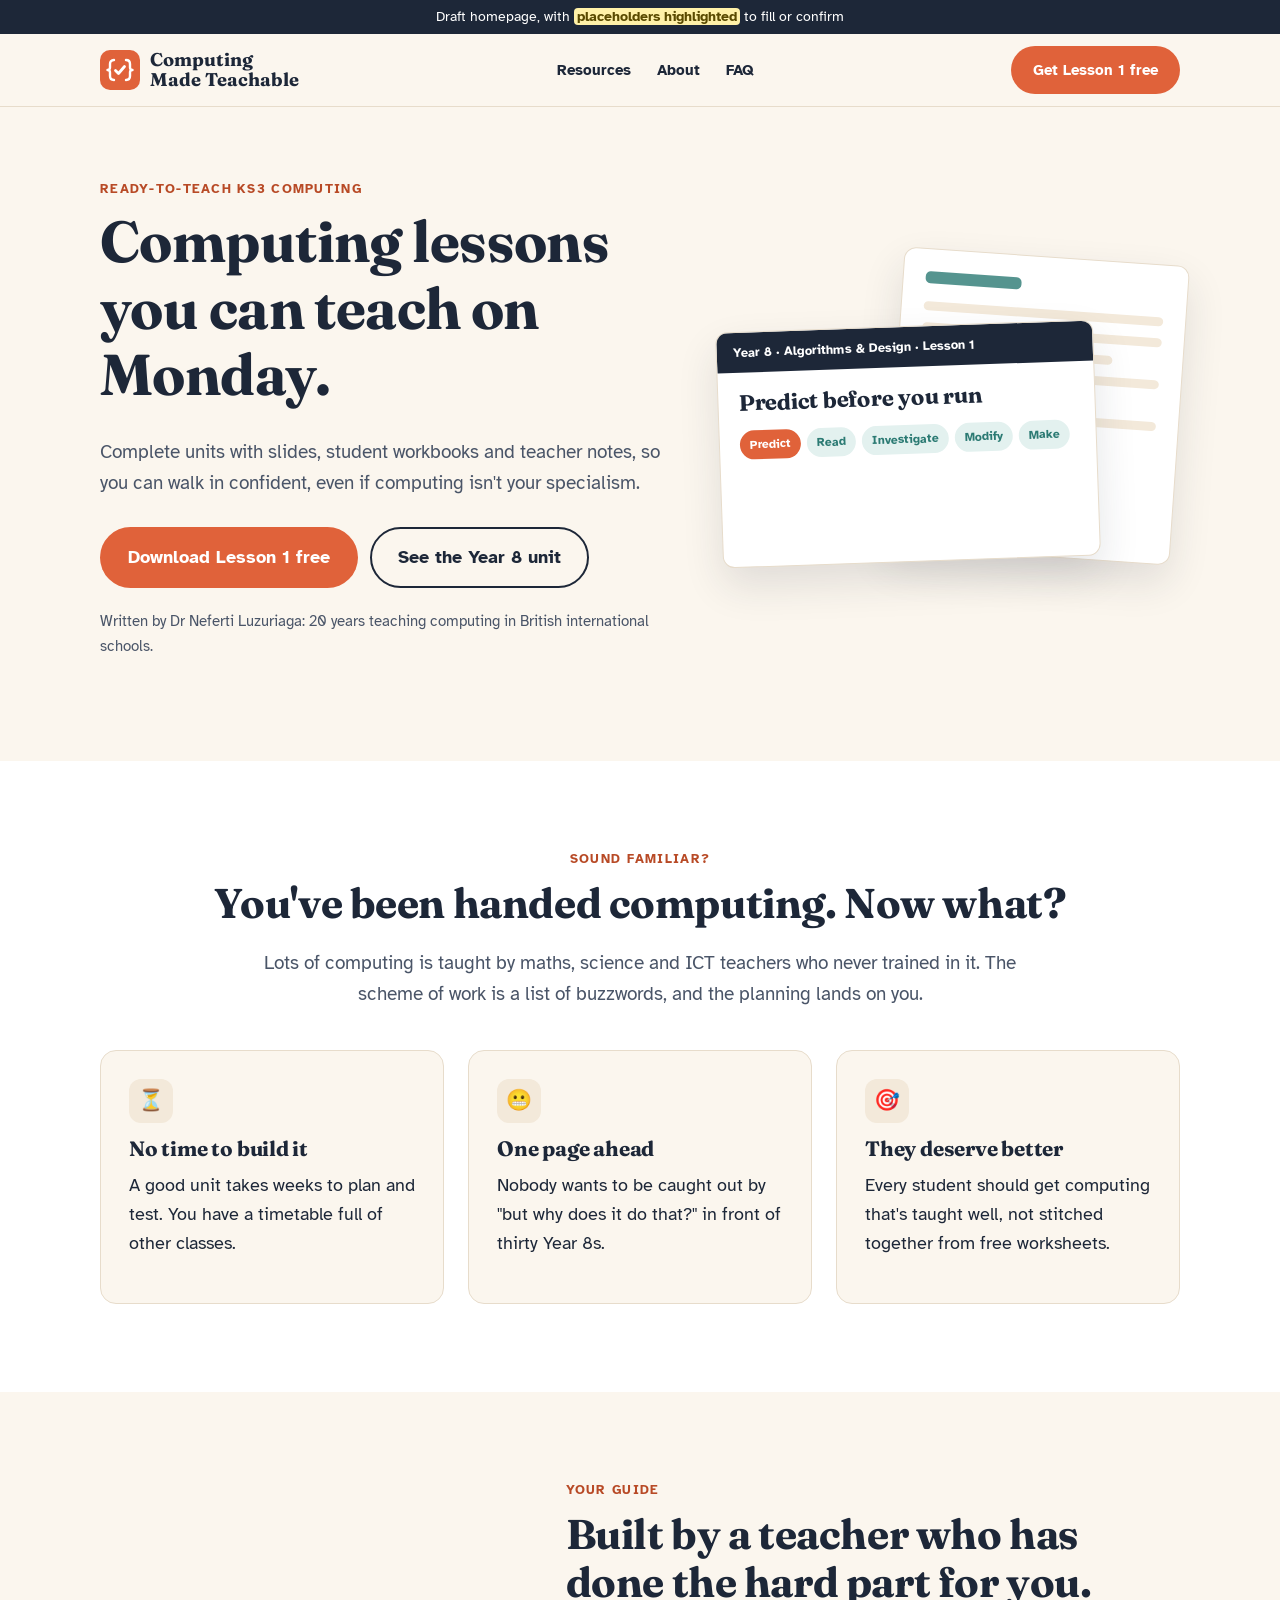
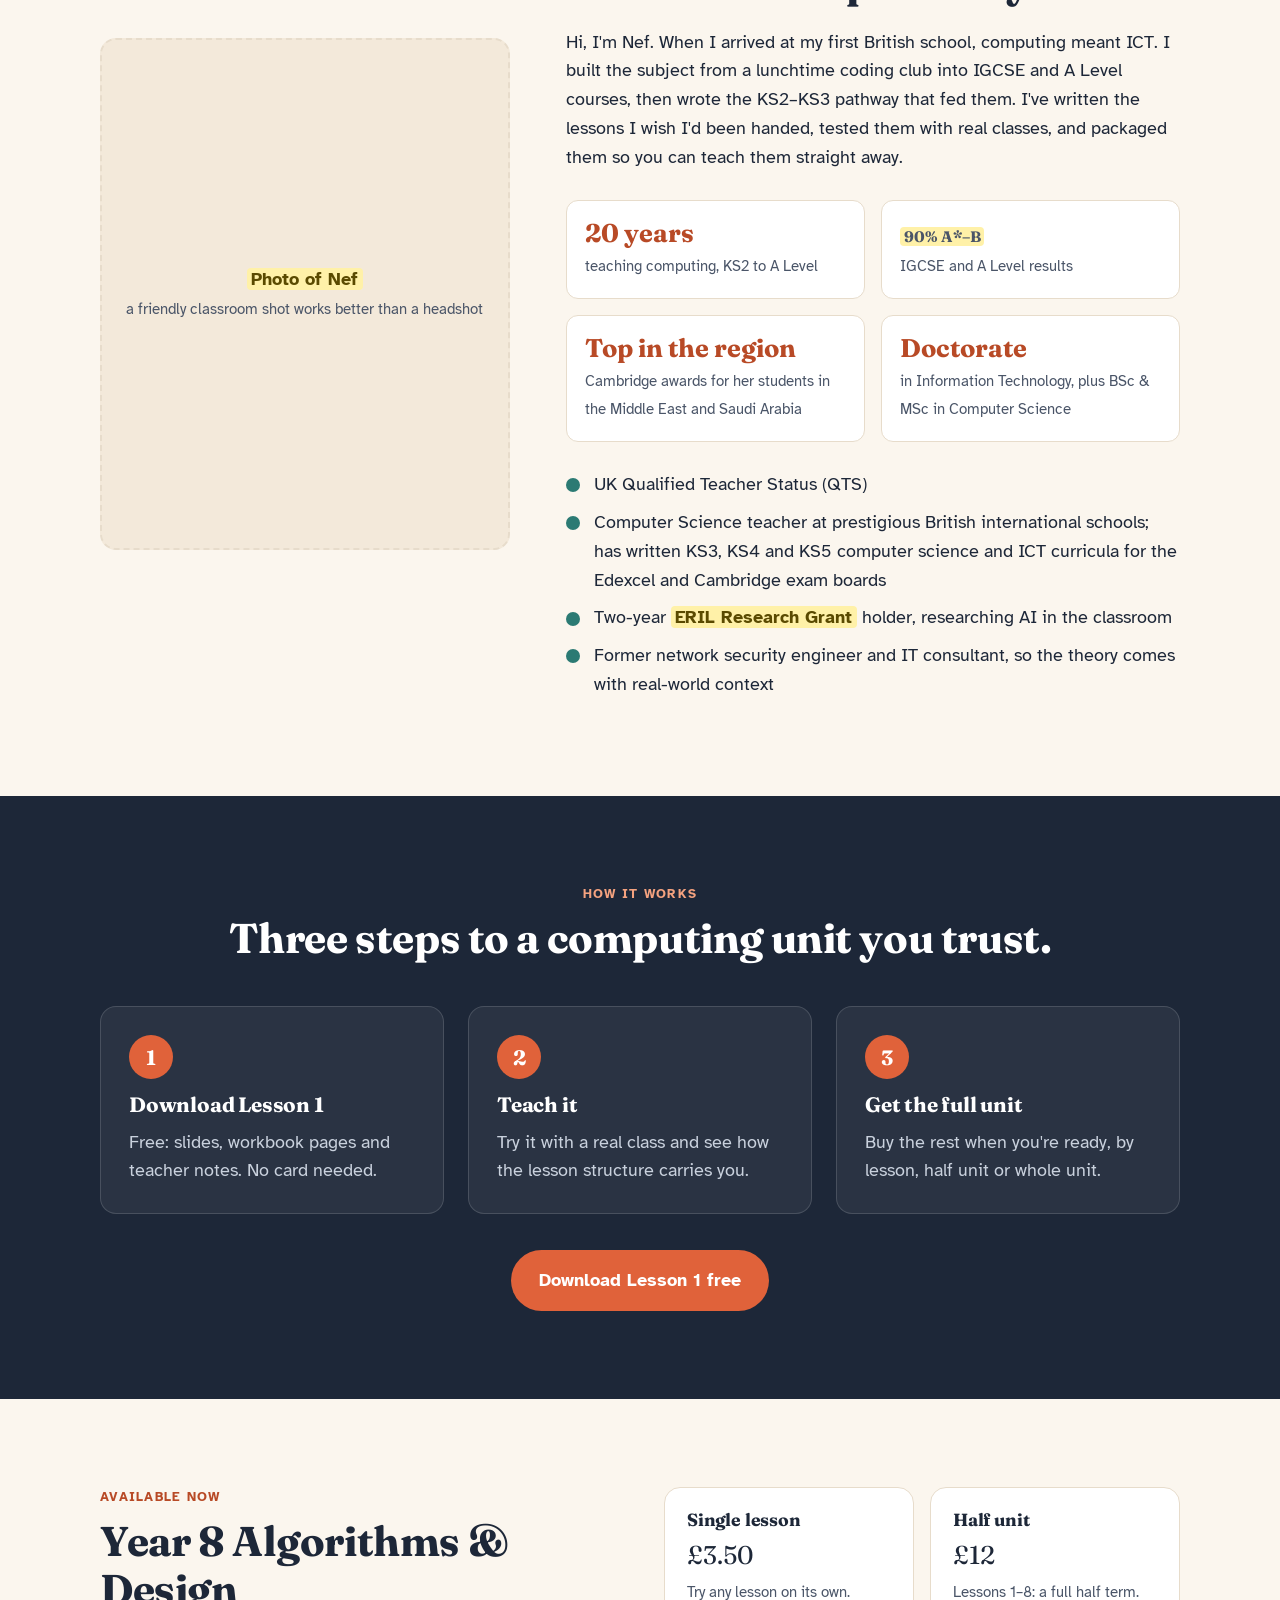
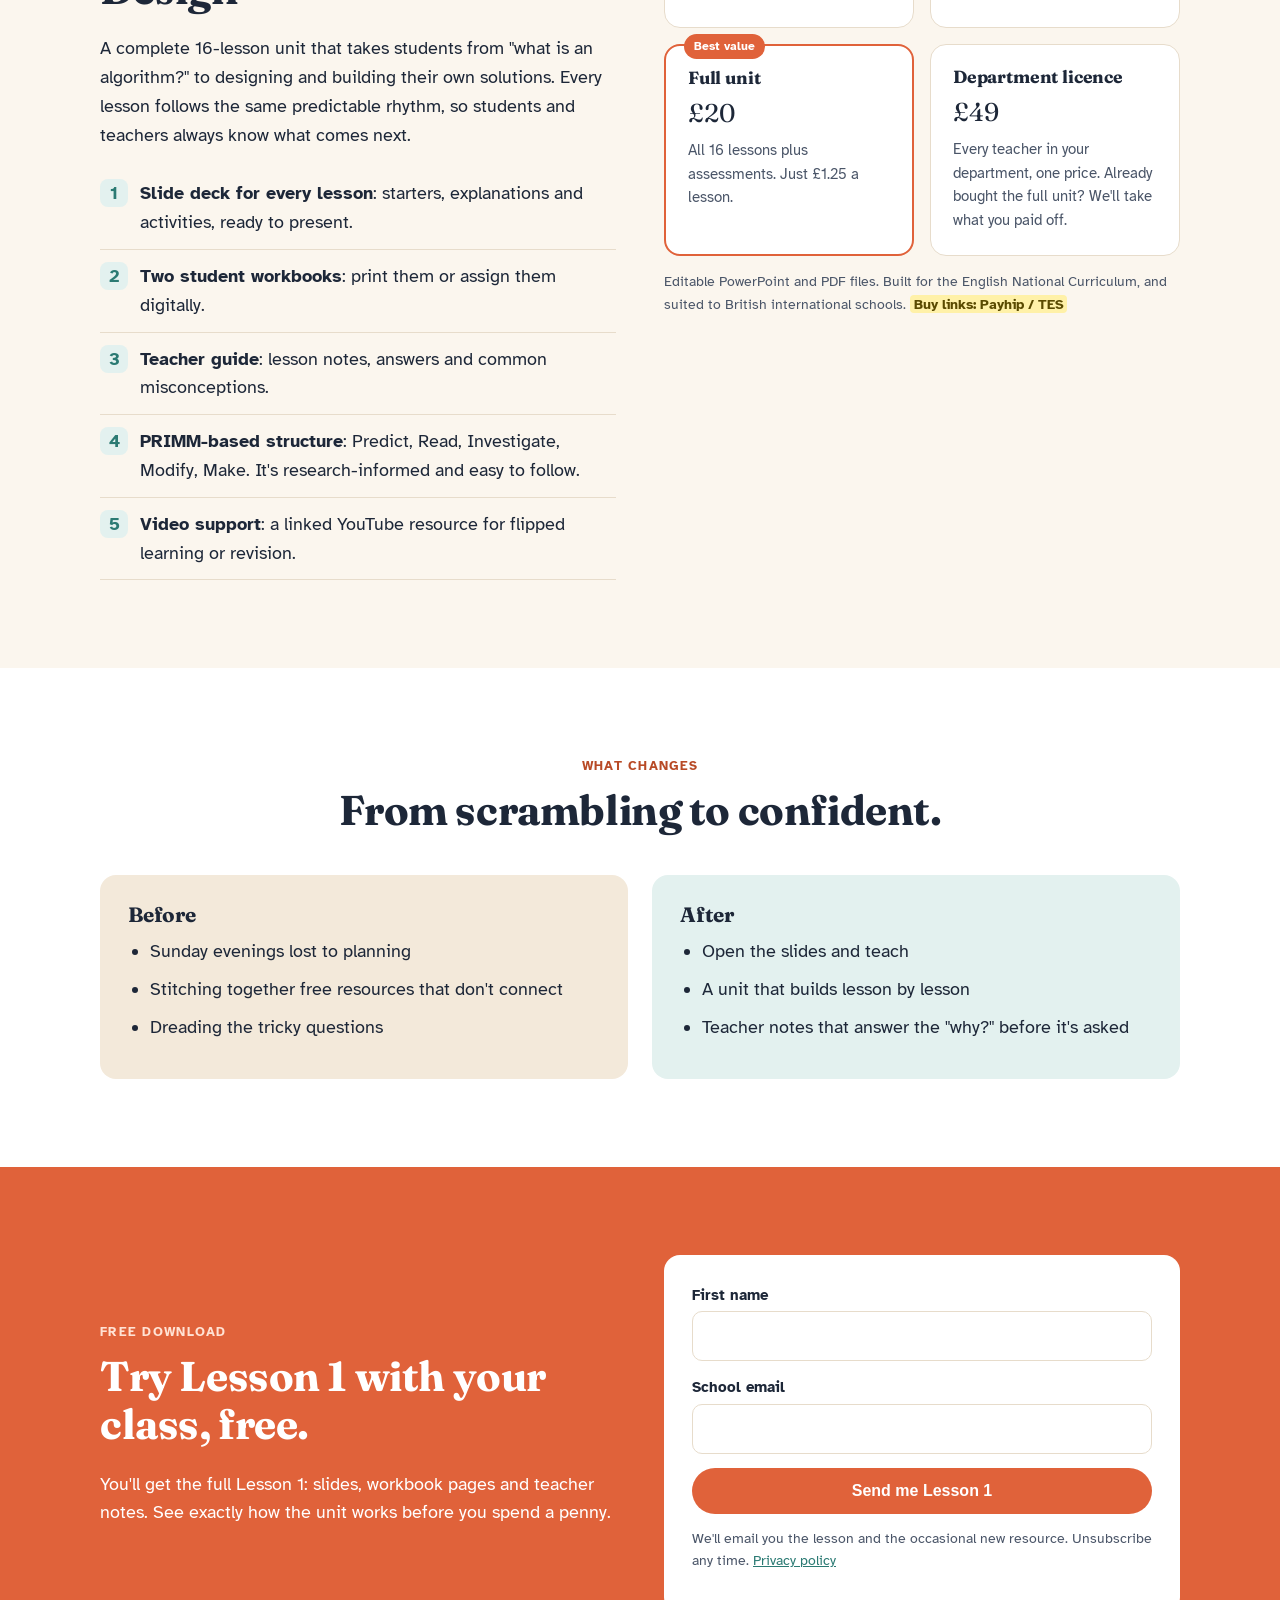
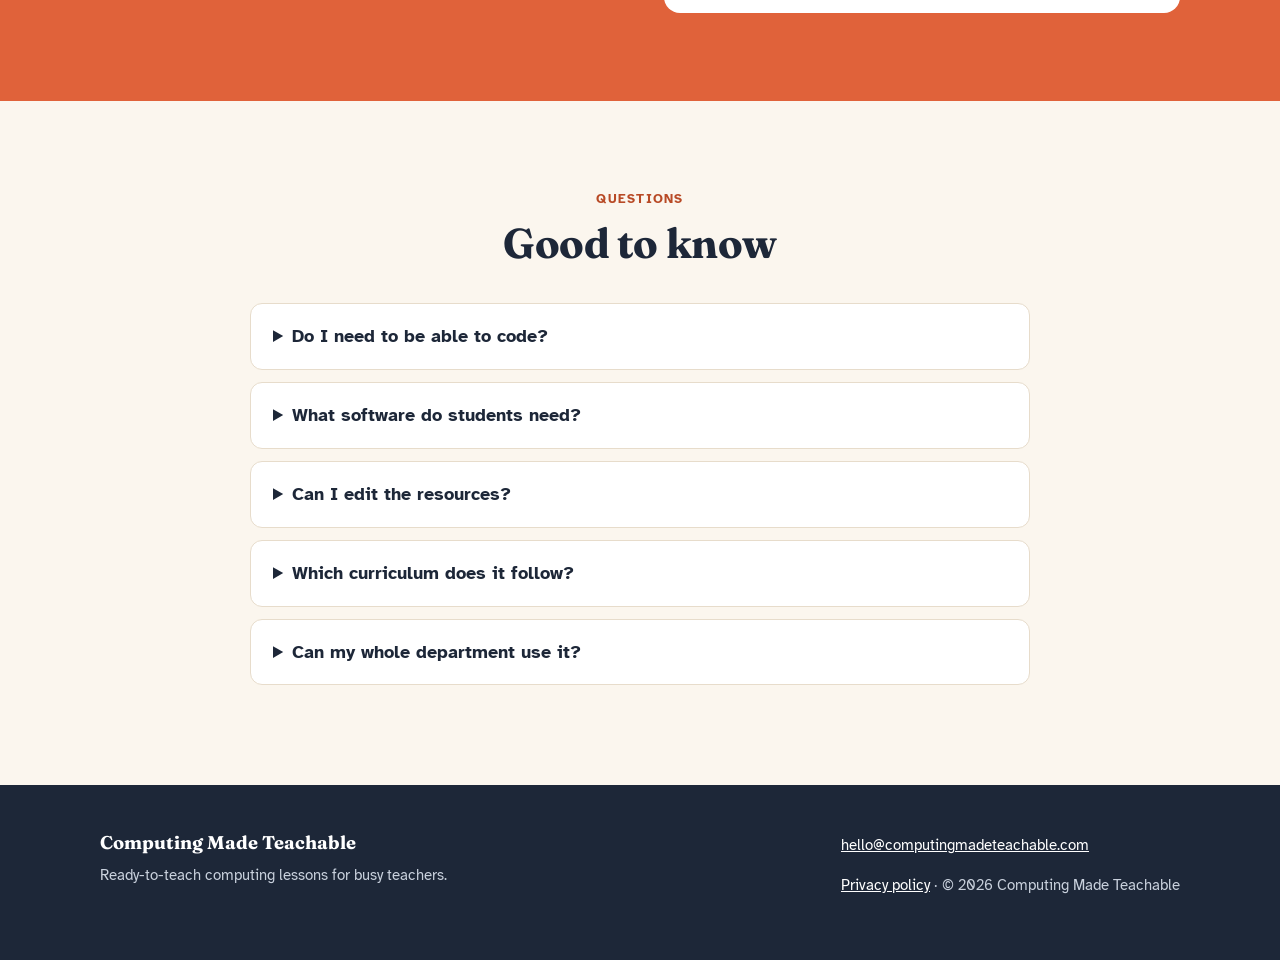
==== index.html @ a695f00f "Add draft homepage, 404 page and draft robots.txt Co-Authored-By: Claude Opus 5.5 <noreply@anthropic" ====
<!doctype html>
<html lang="en-GB">
<head>
<meta charset="utf-8">
<meta name="viewport" content="width=device-width, initial-scale=1">
<title>Computing Made Teachable | Ready-to-teach KS3 computing lessons</title>
<meta name="description" content="Ready-to-teach KS3 computing units for busy and non-specialist teachers: slides, workbooks and teacher notes, written by a computer science teacher with 20 years in British international schools. Download Lesson 1 free.">
<link rel="canonical" href="https://www.computingmadeteachable.com/">
<meta property="og:title" content="Computing Made Teachable">
<meta property="og:description" content="Ready-to-teach KS3 computing lessons. Download Lesson 1 free.">
<meta property="og:url" content="https://www.computingmadeteachable.com/">
<meta property="og:type" content="website">
<link rel="preconnect" href="https://fonts.googleapis.com">
<link rel="preconnect" href="https://fonts.gstatic.com" crossorigin>
<link href="https://fonts.googleapis.com/css2?family=Atkinson+Hyperlegible:wght@400;700&family=Fraunces:opsz,wght@9..144,600;9..144,700&display=swap" rel="stylesheet">
<style>
  :root{
    --cream:#FBF6EE; --paper:#FFFFFF; --sand:#F3E9DA; --line:#E7DCCB;
    --ink:#1D2738; --ink-soft:#4A5568;
    --coral:#E0623A; --coral-dark:#B84A26;
    --teal:#2B7A73; --teal-soft:#E3F1EF;
    --radius:16px; --max:1120px;
  }
  *{box-sizing:border-box}
  html{scroll-behavior:smooth}
  body{margin:0;background:var(--cream);color:var(--ink);font-family:"Atkinson Hyperlegible",system-ui,sans-serif;font-size:18px;line-height:1.6}
  img,svg{max-width:100%}
  a{color:var(--teal)}
  h1,h2,h3{font-family:"Fraunces",Georgia,serif;line-height:1.15;margin:0 0 .5em;letter-spacing:-.01em}
  h1{font-size:clamp(2.2rem,5vw,3.6rem)}
  h2{font-size:clamp(1.8rem,3.4vw,2.6rem)}
  h3{font-size:1.3rem}
  p{margin:0 0 1em}
  .wrap{max-width:var(--max);margin:0 auto;padding:0 20px}
  section{padding:88px 0}
  .eyebrow{font-weight:700;color:var(--coral-dark);text-transform:uppercase;letter-spacing:.1em;font-size:.8rem;margin-bottom:.8em}
  .lede{font-size:1.2rem;color:var(--ink-soft);max-width:40em}
  .center{text-align:center}.center .lede{margin-left:auto;margin-right:auto}

  /* draft placeholders */
  .ph{background:#FFF1A8;color:#5a4a00;padding:0 .25em;border-radius:4px;font-weight:700}
  .draft{background:var(--ink);color:#fff;text-align:center;font-size:.85rem;padding:6px 12px}

  /* buttons */
  .btn{display:inline-block;padding:14px 26px;border-radius:999px;font-weight:700;text-decoration:none;border:2px solid transparent;transition:transform .15s,background .15s}
  .btn:hover{transform:translateY(-2px)}
  .btn-primary{background:var(--coral);color:#fff}
  .btn-primary:hover{background:var(--coral-dark)}
  .btn-ghost{border-color:var(--ink);color:var(--ink)}
  .btn-row{display:flex;flex-wrap:wrap;gap:12px;margin-top:1.6em}

  /* header */
  header{position:sticky;top:0;z-index:10;background:rgba(251,246,238,.94);backdrop-filter:blur(8px);border-bottom:1px solid var(--line)}
  .nav{display:flex;align-items:center;justify-content:space-between;gap:16px;height:72px}
  .brand{display:flex;align-items:center;gap:10px;text-decoration:none;color:var(--ink);font-family:"Fraunces",serif;font-weight:700;font-size:1.15rem;line-height:1.1}
  .brand svg{width:40px;height:40px;flex:none}
  .nav ul{display:flex;gap:26px;list-style:none;margin:0;padding:0}
  .nav ul a{color:var(--ink);text-decoration:none;font-weight:700;font-size:.95rem}
  .nav .btn{padding:10px 20px;font-size:.95rem}
  @media (max-width:820px){.nav ul{display:none}}
  @media (max-width:460px){.nav .btn{display:none}}

  /* hero */
  .hero{padding:72px 0 88px}
  .hero-grid{display:grid;grid-template-columns:1.1fr .9fr;gap:56px;align-items:center}
  @media (max-width:900px){.hero-grid{grid-template-columns:1fr}}
  .trust{margin-top:1.4em;font-size:.95rem;color:var(--ink-soft)}
  .mock{position:relative;min-height:340px}
  .sheet{position:absolute;background:var(--paper);border:1px solid var(--line);border-radius:12px;box-shadow:0 18px 40px rgba(29,39,56,.12)}
  .sheet.workbook{width:62%;height:300px;right:0;top:0;transform:rotate(4deg);padding:22px}
  .sheet.workbook i{display:block;height:9px;background:var(--sand);border-radius:5px;margin:12px 0}
  .sheet.workbook b{display:block;width:40%;height:12px;background:var(--teal);border-radius:5px;margin-bottom:18px;opacity:.8}
  .sheet.slide{width:82%;left:0;top:70px;aspect-ratio:16/10;overflow:hidden;transform:rotate(-2deg)}
  .slide-top{background:var(--ink);color:#fff;font-size:.8rem;padding:10px 16px;font-weight:700}
  .slide-body{padding:18px 20px}
  .slide-body h3{font-size:1.4rem;margin-bottom:.6em}
  .chips{display:flex;flex-wrap:wrap;gap:6px}
  .chip{font-size:.75rem;font-weight:700;padding:5px 10px;border-radius:999px;background:var(--teal-soft);color:var(--teal)}
  .chip.on{background:var(--coral);color:#fff}

  /* problem */
  .problem{background:var(--paper)}
  .cards{display:grid;grid-template-columns:repeat(3,1fr);gap:24px;margin-top:40px}
  @media (max-width:860px){.cards{grid-template-columns:1fr}}
  .card{background:var(--cream);border:1px solid var(--line);border-radius:var(--radius);padding:28px}
  .card .icon{width:44px;height:44px;border-radius:12px;background:var(--sand);display:grid;place-items:center;margin-bottom:14px;font-size:1.3rem}

  /* guide */
  .guide-grid{display:grid;grid-template-columns:.8fr 1.2fr;gap:56px;align-items:center}
  @media (max-width:860px){.guide-grid{grid-template-columns:1fr}}
  .photo{aspect-ratio:4/5;border-radius:var(--radius);background:var(--sand);display:grid;place-items:center;text-align:center;color:var(--ink-soft);border:2px dashed var(--line);padding:20px}
  .stats{display:grid;grid-template-columns:repeat(2,1fr);gap:16px;margin:28px 0}
  .stat{background:var(--paper);border:1px solid var(--line);border-radius:12px;padding:18px}
  .stat strong{display:block;font-family:"Fraunces",serif;font-size:1.6rem;color:var(--coral-dark);line-height:1.1;margin-bottom:4px}
  .stat span{font-size:.95rem;color:var(--ink-soft)}
  .creds{list-style:none;padding:0;margin:0}
  .creds li{padding-left:28px;position:relative;margin-bottom:.5em}
  .creds li::before{content:"";position:absolute;left:0;top:.45em;width:14px;height:14px;border-radius:50%;background:var(--teal)}

  /* plan */
  .plan{background:var(--ink);color:#fff}
  .plan .eyebrow{color:#F4A27F}
  .plan .lede{color:#C9D1DD}
  .steps{display:grid;grid-template-columns:repeat(3,1fr);gap:24px;margin:44px 0 36px;counter-reset:s}
  @media (max-width:860px){.steps{grid-template-columns:1fr}}
  .step{background:rgba(255,255,255,.06);border:1px solid rgba(255,255,255,.14);border-radius:var(--radius);padding:28px;counter-increment:s}
  .step::before{content:counter(s);display:grid;place-items:center;width:44px;height:44px;border-radius:50%;background:var(--coral);font-family:"Fraunces",serif;font-weight:700;font-size:1.3rem;margin-bottom:14px}
  .step p{color:#C9D1DD;margin:0}

  /* product */
  .product-grid{display:grid;grid-template-columns:1fr 1fr;gap:48px;align-items:start}
  @media (max-width:860px){.product-grid{grid-template-columns:1fr}}
  .inside{list-style:none;padding:0;margin:1em 0 0}
  .inside li{display:flex;gap:12px;align-items:flex-start;padding:12px 0;border-bottom:1px solid var(--line)}
  .inside li span{flex:none;width:28px;height:28px;border-radius:8px;background:var(--teal-soft);color:var(--teal);display:grid;place-items:center;font-weight:700}
  .tiers{display:grid;grid-template-columns:1fr 1fr;gap:16px}
  @media (max-width:520px){.tiers{grid-template-columns:1fr}}
  .tier{background:var(--paper);border:1px solid var(--line);border-radius:var(--radius);padding:22px;position:relative}
  .tier.best{border:2px solid var(--coral)}
  .tier .tag{position:absolute;top:-12px;left:18px;background:var(--coral);color:#fff;font-size:.75rem;font-weight:700;padding:3px 10px;border-radius:999px}
  .tier h3{font-size:1.1rem;margin-bottom:.2em}
  .tier .price{font-family:"Fraunces",serif;font-size:1.6rem;margin:.2em 0}
  .tier p{font-size:.92rem;color:var(--ink-soft);margin:0}
  .note{font-size:.9rem;color:var(--ink-soft);margin-top:14px}

  /* transformation */
  .change{background:var(--paper)}
  .ba{display:grid;grid-template-columns:1fr 1fr;gap:24px;margin-top:40px}
  @media (max-width:720px){.ba{grid-template-columns:1fr}}
  .ba div{border-radius:var(--radius);padding:28px}
  .ba .before{background:var(--sand)}
  .ba .after{background:var(--teal-soft)}
  .ba ul{margin:0;padding-left:1.2em}
  .ba li{margin-bottom:.5em}

  /* lead magnet */
  .magnet{background:var(--coral);color:#fff}
  .magnet-grid{display:grid;grid-template-columns:1fr 1fr;gap:48px;align-items:center}
  @media (max-width:860px){.magnet-grid{grid-template-columns:1fr}}
  .magnet .eyebrow{color:#FFE2D4}
  form{background:var(--paper);color:var(--ink);border-radius:var(--radius);padding:28px;display:grid;gap:14px}
  label{font-weight:700;font-size:.95rem}
  input{width:100%;font:inherit;padding:12px 14px;border:1.5px solid var(--line);border-radius:10px;margin-top:4px}
  input:focus{outline:3px solid var(--teal-soft);border-color:var(--teal)}
  form .btn{border:0;cursor:pointer;font-size:1rem}
  .small{font-size:.85rem;color:var(--ink-soft)}

  /* faq */
  details{background:var(--paper);border:1px solid var(--line);border-radius:12px;padding:18px 22px;margin-bottom:12px}
  summary{font-weight:700;cursor:pointer}
  details p{margin:.8em 0 0;color:var(--ink-soft)}
  .faq{max-width:780px;margin:36px auto 0}

  footer{background:var(--ink);color:#C9D1DD;padding:48px 0;font-size:.95rem}
  .foot{display:flex;flex-wrap:wrap;justify-content:space-between;gap:24px}
  footer a{color:#fff}
  footer .brand{color:#fff}
</style>
</head>
<body>

<div class="draft">Draft homepage, with <span class="ph">placeholders highlighted</span> to fill or confirm</div>

<header>
  <div class="wrap nav">
    <a class="brand" href="/">
      <svg viewBox="0 0 40 40" aria-hidden="true"><rect width="40" height="40" rx="10" fill="#E0623A"/><path d="M14 10c-3 0-4 2-4 4v3.5c0 1.6-1 2.5-2.5 2.5C9 20 10 20.9 10 22.5V26c0 2 1 4 4 4M26 10c3 0 4 2 4 4v3.5c0 1.6 1 2.5 2.5 2.5-1.5 0-2.5.9-2.5 2.5V26c0 2-1 4-4 4" fill="none" stroke="#fff" stroke-width="2.4" stroke-linecap="round" stroke-linejoin="round"/><path d="M15.5 20.5l3 3 6-7" fill="none" stroke="#fff" stroke-width="2.8" stroke-linecap="round" stroke-linejoin="round"/></svg>
      Computing<br>Made Teachable
    </a>
    <ul>
      <li><a href="#unit">Resources</a></li>
      <li><a href="#about">About</a></li>
      <li><a href="#faq">FAQ</a></li>
    </ul>
    <a class="btn btn-primary" href="#free-lesson">Get Lesson 1 free</a>
  </div>
</header>

<main>
  <!-- HERO: what you offer, how it makes life better, what to do next -->
  <section class="hero">
    <div class="wrap hero-grid">
      <div>
        <p class="eyebrow">Ready-to-teach KS3 computing</p>
        <h1>Computing lessons you can teach on Monday.</h1>
        <p class="lede">Complete units with slides, student workbooks and teacher notes, so you can walk in confident, even if computing isn't your specialism.</p>
        <div class="btn-row">
          <a class="btn btn-primary" href="#free-lesson">Download Lesson 1 free</a>
          <a class="btn btn-ghost" href="#unit">See the Year 8 unit</a>
        </div>
        <p class="trust">Written by Dr Neferti Luzuriaga: 20 years teaching computing in British international schools.</p>
      </div>
      <div class="mock" aria-hidden="true">
        <div class="sheet workbook"><b></b><i></i><i></i><i style="width:80%"></i><i></i><i style="width:60%"></i><i></i><i style="width:70%"></i></div>
        <div class="sheet slide">
          <div class="slide-top">Year 8 · Algorithms &amp; Design · Lesson 1</div>
          <div class="slide-body">
            <h3>Predict before you run</h3>
            <div class="chips"><span class="chip on">Predict</span><span class="chip">Read</span><span class="chip">Investigate</span><span class="chip">Modify</span><span class="chip">Make</span></div>
          </div>
        </div>
      </div>
    </div>
  </section>

  <!-- PROBLEM: external, internal, philosophical -->
  <section class="problem">
    <div class="wrap center">
      <p class="eyebrow">Sound familiar?</p>
      <h2>You've been handed computing. Now what?</h2>
      <p class="lede">Lots of computing is taught by maths, science and ICT teachers who never trained in it. The scheme of work is a list of buzzwords, and the planning lands on you.</p>
      <div class="cards" style="text-align:left">
        <div class="card"><div class="icon">⏳</div><h3>No time to build it</h3><p>A good unit takes weeks to plan and test. You have a timetable full of other classes.</p></div>
        <div class="card"><div class="icon">😬</div><h3>One page ahead</h3><p>Nobody wants to be caught out by "but why does it do that?" in front of thirty Year 8s.</p></div>
        <div class="card"><div class="icon">🎯</div><h3>They deserve better</h3><p>Every student should get computing that's taught well, not stitched together from free worksheets.</p></div>
      </div>
    </div>
  </section>

  <!-- GUIDE: empathy + authority -->
  <section id="about">
    <div class="wrap guide-grid">
      <div class="photo"><span><span class="ph">Photo of Nef</span><br><small>a friendly classroom shot works better than a headshot</small></span></div>
      <div>
        <p class="eyebrow">Your guide</p>
        <h2>Built by a teacher who has done the hard part for you.</h2>
        <p>Hi, I'm Nef. When I arrived at my first British school, computing meant ICT. I built the subject from a lunchtime coding club into IGCSE and A Level courses, then wrote the KS2–KS3 pathway that fed them. I've written the lessons I wish I'd been handed, tested them with real classes, and packaged them so you can teach them straight away.</p>
        <div class="stats">
          <div class="stat"><strong>20 years</strong><span>teaching computing, KS2 to A Level</span></div>
          <div class="stat"><strong><span class="ph">90% A*–B</span></strong><span>IGCSE and A Level results</span></div>
          <div class="stat"><strong>Top in the region</strong><span>Cambridge awards for her students in the Middle East and Saudi Arabia</span></div>
          <div class="stat"><strong>Doctorate</strong><span>in Information Technology, plus BSc &amp; MSc in Computer Science</span></div>
        </div>
        <ul class="creds">
          <li>UK Qualified Teacher Status (QTS)</li>
          <li>Computer Science teacher at prestigious British international schools; has written KS3, KS4 and KS5 computer science and ICT curricula for the Edexcel and Cambridge exam boards</li>
          <li>Two-year <span class="ph">ERIL Research Grant</span> holder, researching AI in the classroom</li>
          <li>Former network security engineer and IT consultant, so the theory comes with real-world context</li>
        </ul>
      </div>
    </div>
  </section>

  <!-- PLAN -->
  <section class="plan">
    <div class="wrap center">
      <p class="eyebrow">How it works</p>
      <h2>Three steps to a computing unit you trust.</h2>
      <div class="steps" style="text-align:left">
        <div class="step"><h3>Download Lesson 1</h3><p>Free: slides, workbook pages and teacher notes. No card needed.</p></div>
        <div class="step"><h3>Teach it</h3><p>Try it with a real class and see how the lesson structure carries you.</p></div>
        <div class="step"><h3>Get the full unit</h3><p>Buy the rest when you're ready, by lesson, half unit or whole unit.</p></div>
      </div>
      <a class="btn btn-primary" href="#free-lesson">Download Lesson 1 free</a>
    </div>
  </section>

  <!-- PRODUCT -->
  <section id="unit">
    <div class="wrap product-grid">
      <div>
        <p class="eyebrow">Available now</p>
        <h2>Year 8 Algorithms &amp; Design</h2>
        <p>A complete 16-lesson unit that takes students from "what is an algorithm?" to designing and building their own solutions. Every lesson follows the same predictable rhythm, so students and teachers always know what comes next.</p>
        <ul class="inside">
          <li><span>1</span><div><strong>Slide deck for every lesson</strong>: starters, explanations and activities, ready to present.</div></li>
          <li><span>2</span><div><strong>Two student workbooks</strong>: print them or assign them digitally.</div></li>
          <li><span>3</span><div><strong>Teacher guide</strong>: lesson notes, answers and common misconceptions.</div></li>
          <li><span>4</span><div><strong>PRIMM-based structure</strong>: Predict, Read, Investigate, Modify, Make. It's research-informed and easy to follow.</div></li>
          <li><span>5</span><div><strong>Video support</strong>: a linked YouTube resource for flipped learning or revision.</div></li>
        </ul>
      </div>
      <div>
        <div class="tiers">
          <div class="tier"><h3>Single lesson</h3><div class="price">£3.50</div><p>Try any lesson on its own.</p></div>
          <div class="tier"><h3>Half unit</h3><div class="price">£12</div><p>Lessons 1–8: a full half term.</p></div>
          <div class="tier best"><span class="tag">Best value</span><h3>Full unit</h3><div class="price">£20</div><p>All 16 lessons plus assessments. Just £1.25 a lesson.</p></div>
          <div class="tier"><h3>Department licence</h3><div class="price">£49</div><p>Every teacher in your department, one price. Already bought the full unit? We'll take what you paid off.</p></div>
        </div>
        <p class="note">Editable PowerPoint and PDF files. Built for the English National Curriculum, and suited to British international schools. <span class="ph">Buy links: Payhip / TES</span></p>
      </div>
    </div>
  </section>

  <!-- SUCCESS / TRANSFORMATION -->
  <section class="change">
    <div class="wrap center">
      <p class="eyebrow">What changes</p>
      <h2>From scrambling to confident.</h2>
      <div class="ba" style="text-align:left">
        <div class="before"><h3>Before</h3><ul><li>Sunday evenings lost to planning</li><li>Stitching together free resources that don't connect</li><li>Dreading the tricky questions</li></ul></div>
        <div class="after"><h3>After</h3><ul><li>Open the slides and teach</li><li>A unit that builds lesson by lesson</li><li>Teacher notes that answer the "why?" before it's asked</li></ul></div>
      </div>
    </div>
  </section>

  <!-- LEAD MAGNET -->
  <section class="magnet" id="free-lesson">
    <div class="wrap magnet-grid">
      <div>
        <p class="eyebrow">Free download</p>
        <h2>Try Lesson 1 with your class, free.</h2>
        <p>You'll get the full Lesson 1: slides, workbook pages and teacher notes. See exactly how the unit works before you spend a penny.</p>
      </div>
      <form action="#" method="post">
        <!-- TODO: connect to mailing-list provider -->
        <label>First name<input type="text" name="name" autocomplete="given-name" required></label>
        <label>School email<input type="email" name="email" autocomplete="email" required></label>
        <button class="btn btn-primary" type="submit">Send me Lesson 1</button>
        <p class="small">We'll email you the lesson and the occasional new resource. Unsubscribe any time. <a href="/privacy">Privacy policy</a></p>
      </form>
    </div>
  </section>

  <!-- FAQ -->
  <section id="faq">
    <div class="wrap">
      <div class="center"><p class="eyebrow">Questions</p><h2>Good to know</h2></div>
      <div class="faq">
        <details><summary>Do I need to be able to code?</summary><p>No. The teacher guide explains each concept and every activity has worked answers. If you can follow the slides, you can teach the lesson.</p></details>
        <details><summary>What software do students need?</summary><p><span class="ph">Confirm: e.g. free browser-based tools only; no installs needed</span></p></details>
        <details><summary>Can I edit the resources?</summary><p>Yes. Slides come as editable PowerPoint files, so you can adapt them to your classes and your school's style.</p></details>
        <details><summary>Which curriculum does it follow?</summary><p>It's mapped to the KS3 English National Curriculum for computing, and works well in British international schools. <span class="ph">Mapping document?</span></p></details>
        <details><summary>Can my whole department use it?</summary><p>Yes. A department licence covers every teacher in your department at one price. <a href="mailto:hello@computingmadeteachable.com">Email us</a> for school or group pricing.</p></details>
      </div>
    </div>
  </section>
</main>

<footer>
  <div class="wrap foot">
    <div>
      <a class="brand" href="/">Computing Made Teachable</a>
      <p style="margin-top:.6em">Ready-to-teach computing lessons for busy teachers.</p>
    </div>
    <div>
      <p><a href="mailto:hello@computingmadeteachable.com">hello@computingmadeteachable.com</a></p>
      <p><a href="/privacy">Privacy policy</a> · © 2026 Computing Made Teachable</p>
    </div>
  </div>
</footer>

</body>
</html>
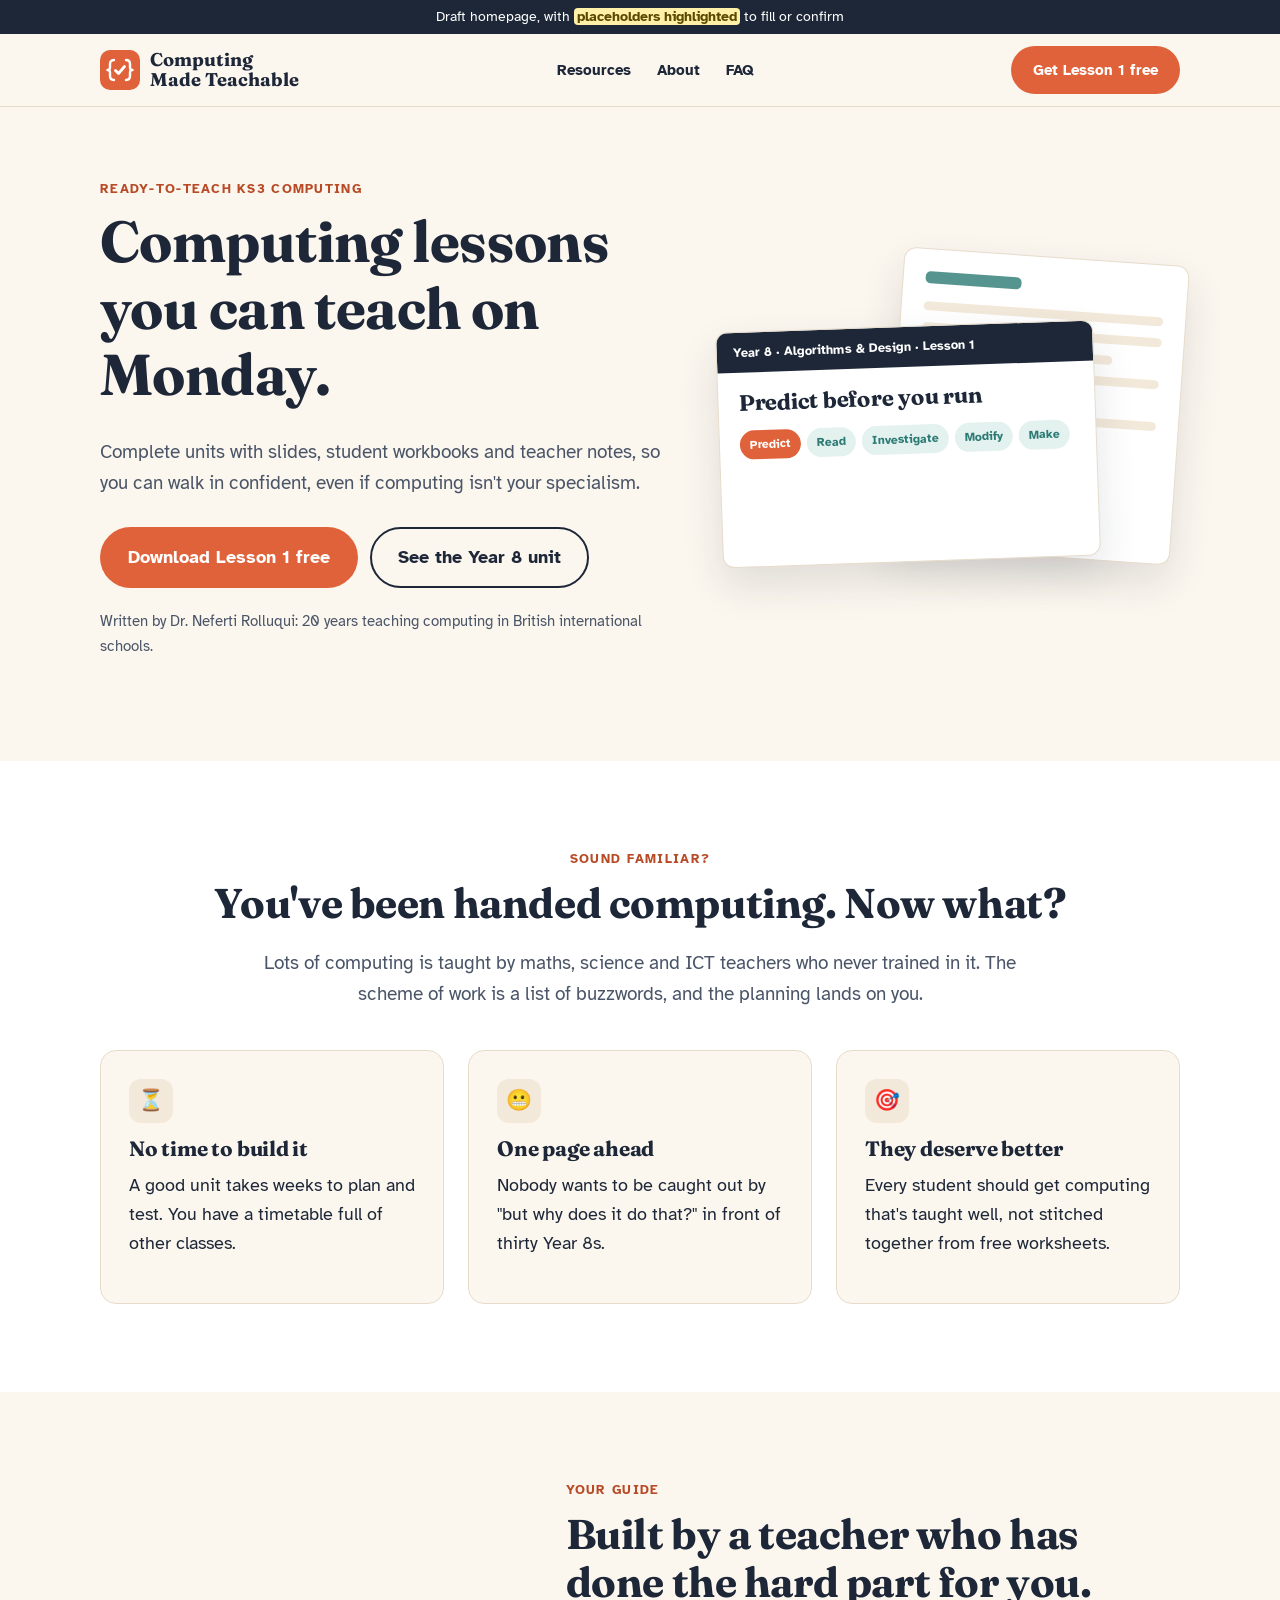
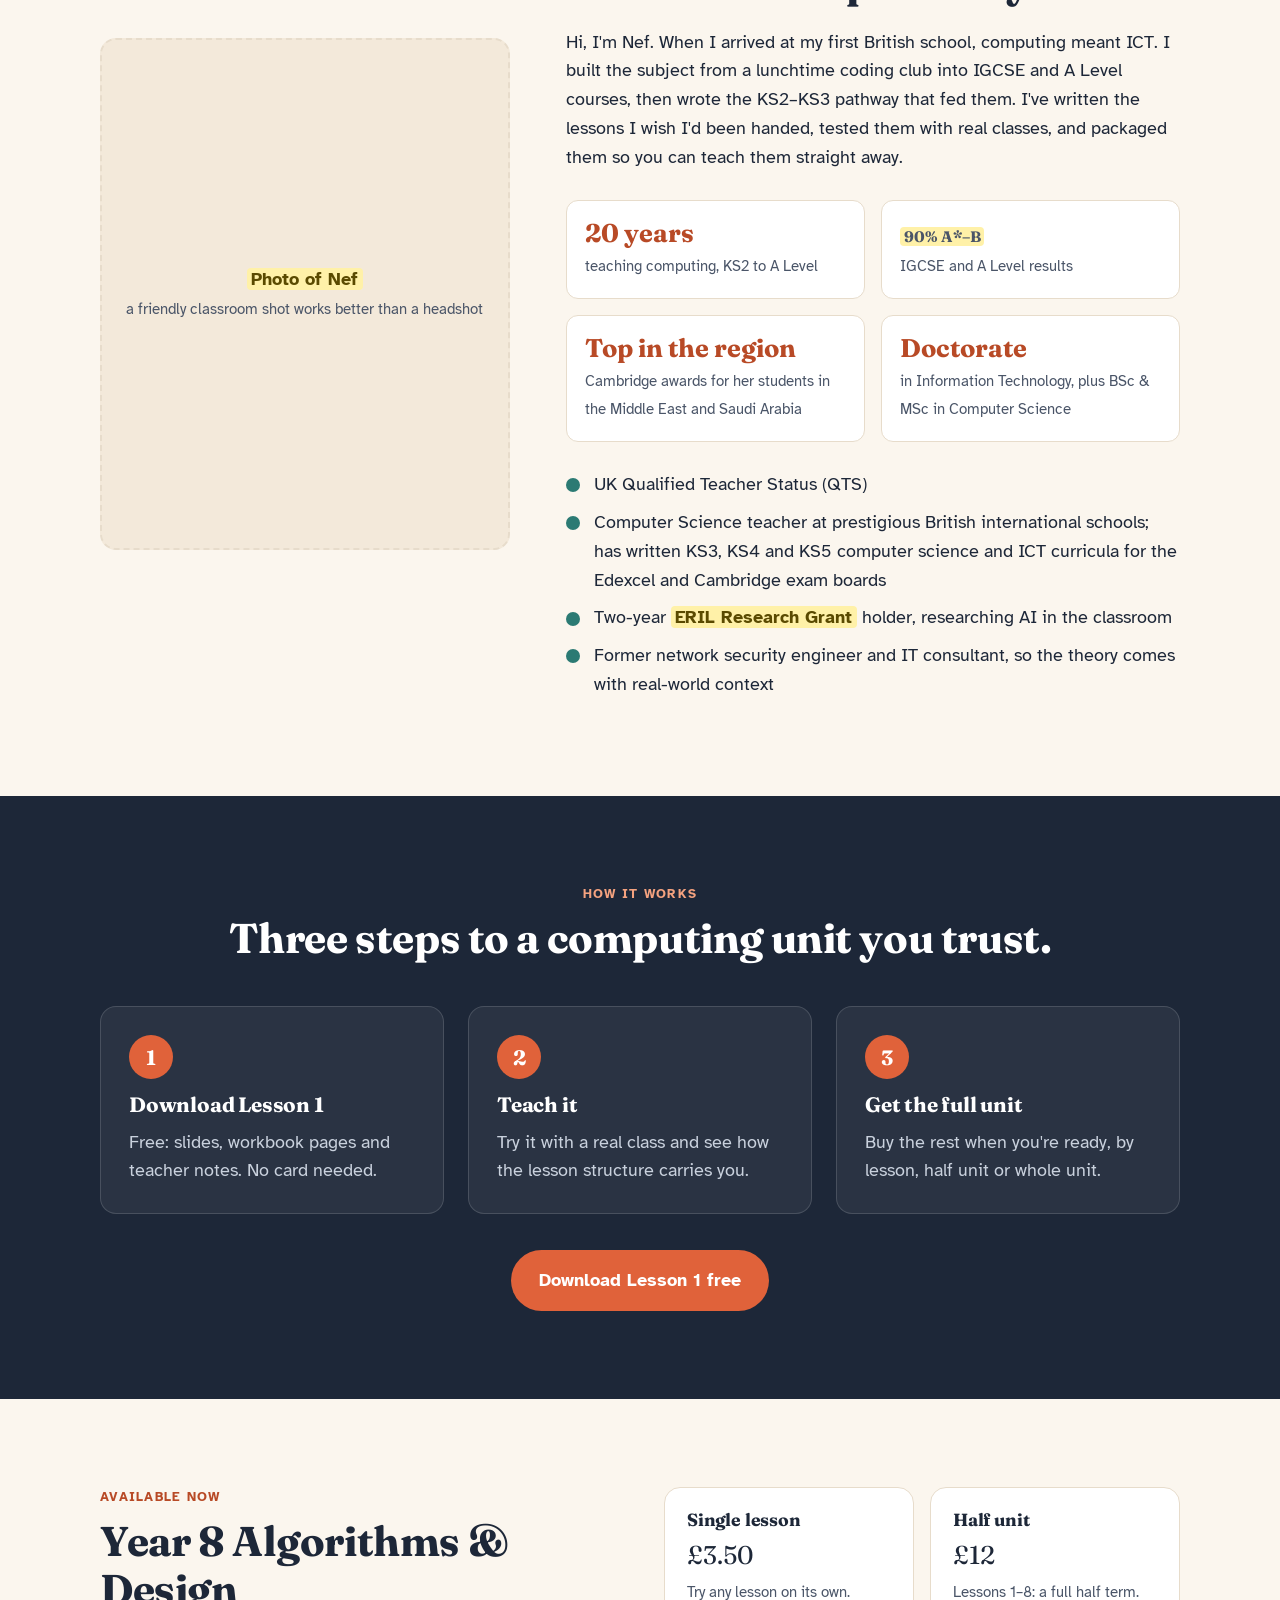
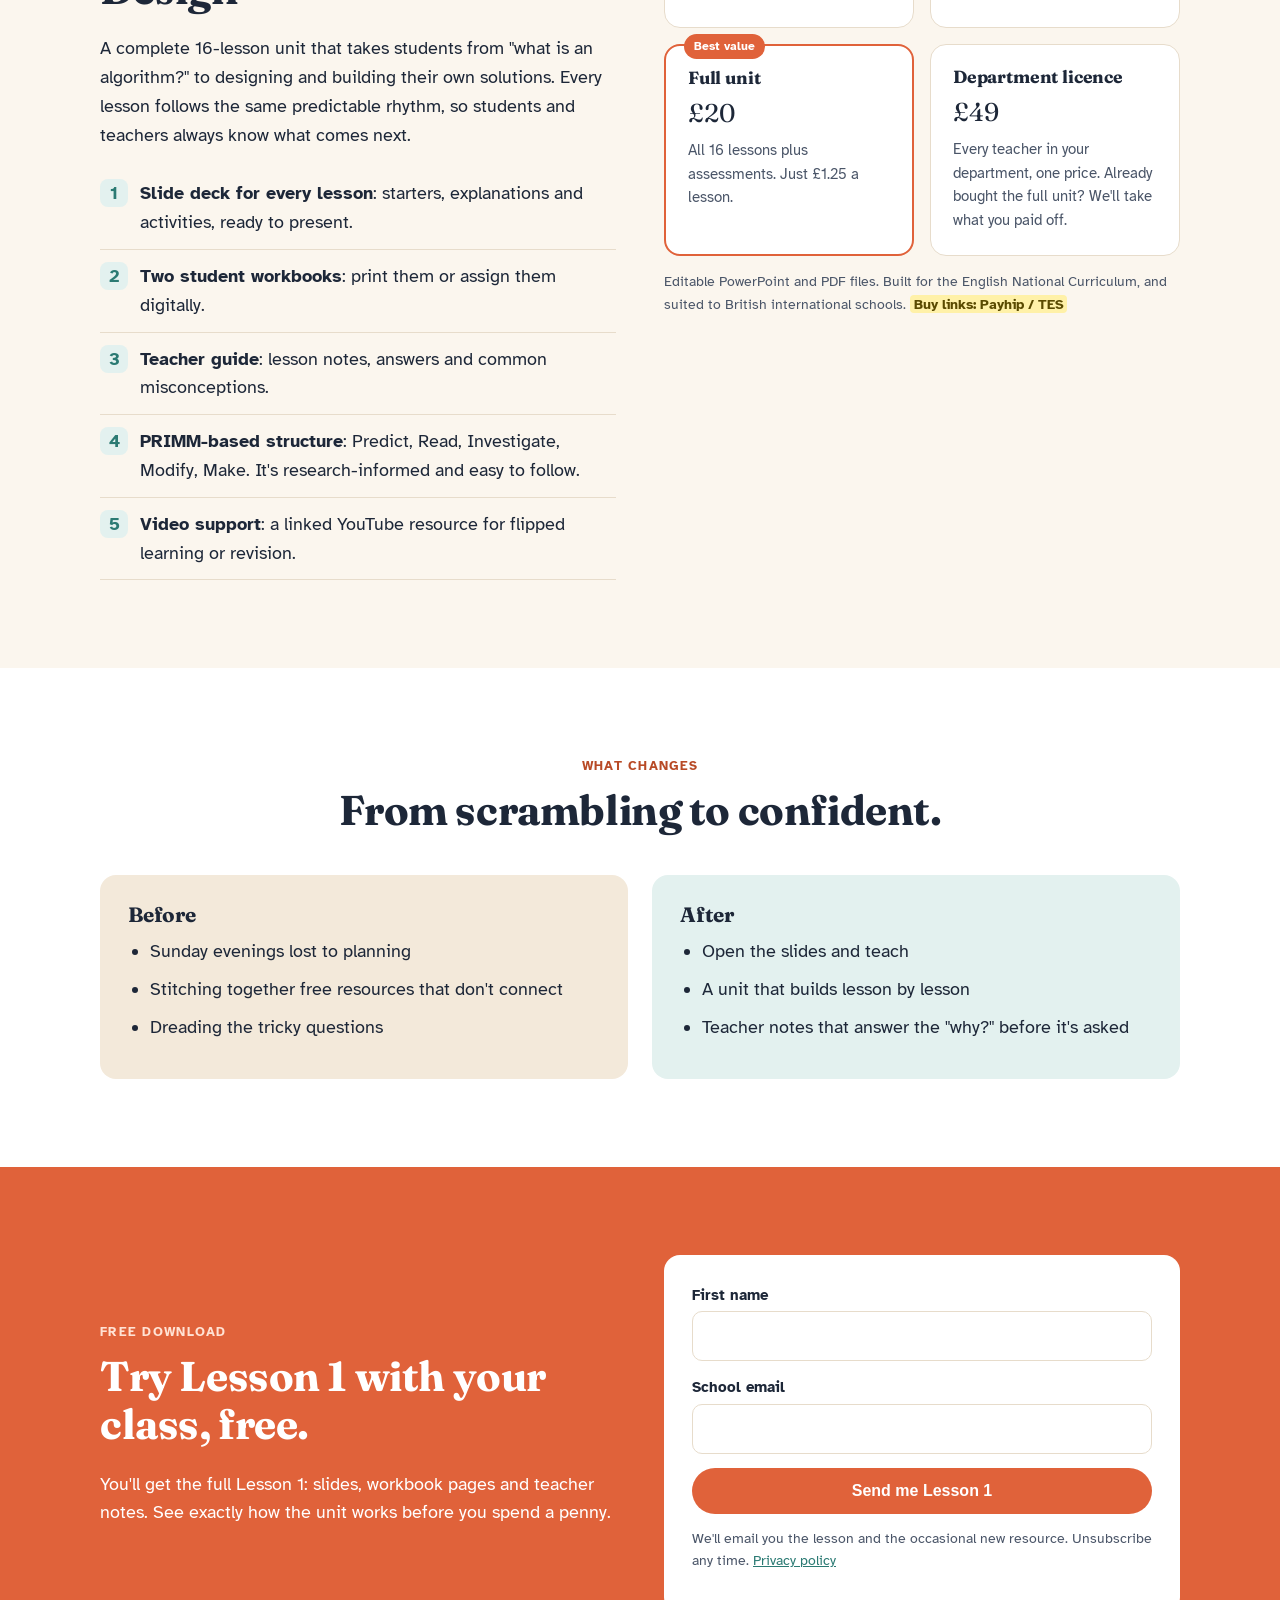
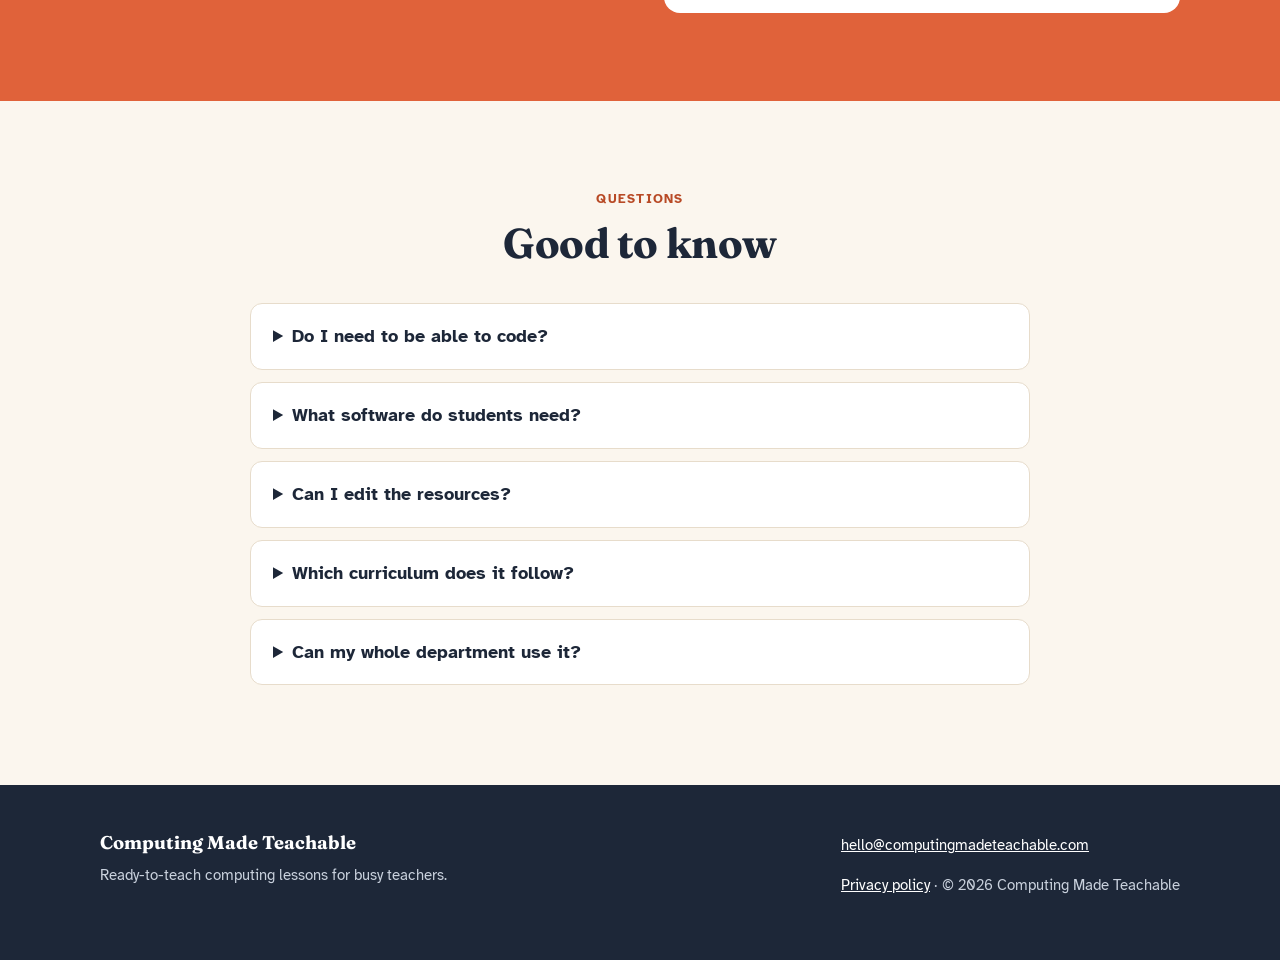
==== commit af5ce066: "Use author name Dr. Neferti Rolluqui across the site Matches the name now used on every lesson docum" ====
--- a/index.html
+++ b/index.html
@@ -188,7 +188,7 @@
           <a class="btn btn-primary" href="#free-lesson">Download Lesson 1 free</a>
           <a class="btn btn-ghost" href="#unit">See the Year 8 unit</a>
         </div>
-        <p class="trust">Written by Dr Neferti Luzuriaga: 20 years teaching computing in British international schools.</p>
+        <p class="trust">Written by Dr. Neferti Rolluqui: 20 years teaching computing in British international schools.</p>
       </div>
       <div class="mock" aria-hidden="true">
         <div class="sheet workbook"><b></b><i></i><i></i><i style="width:80%"></i><i></i><i style="width:60%"></i><i></i><i style="width:70%"></i></div>
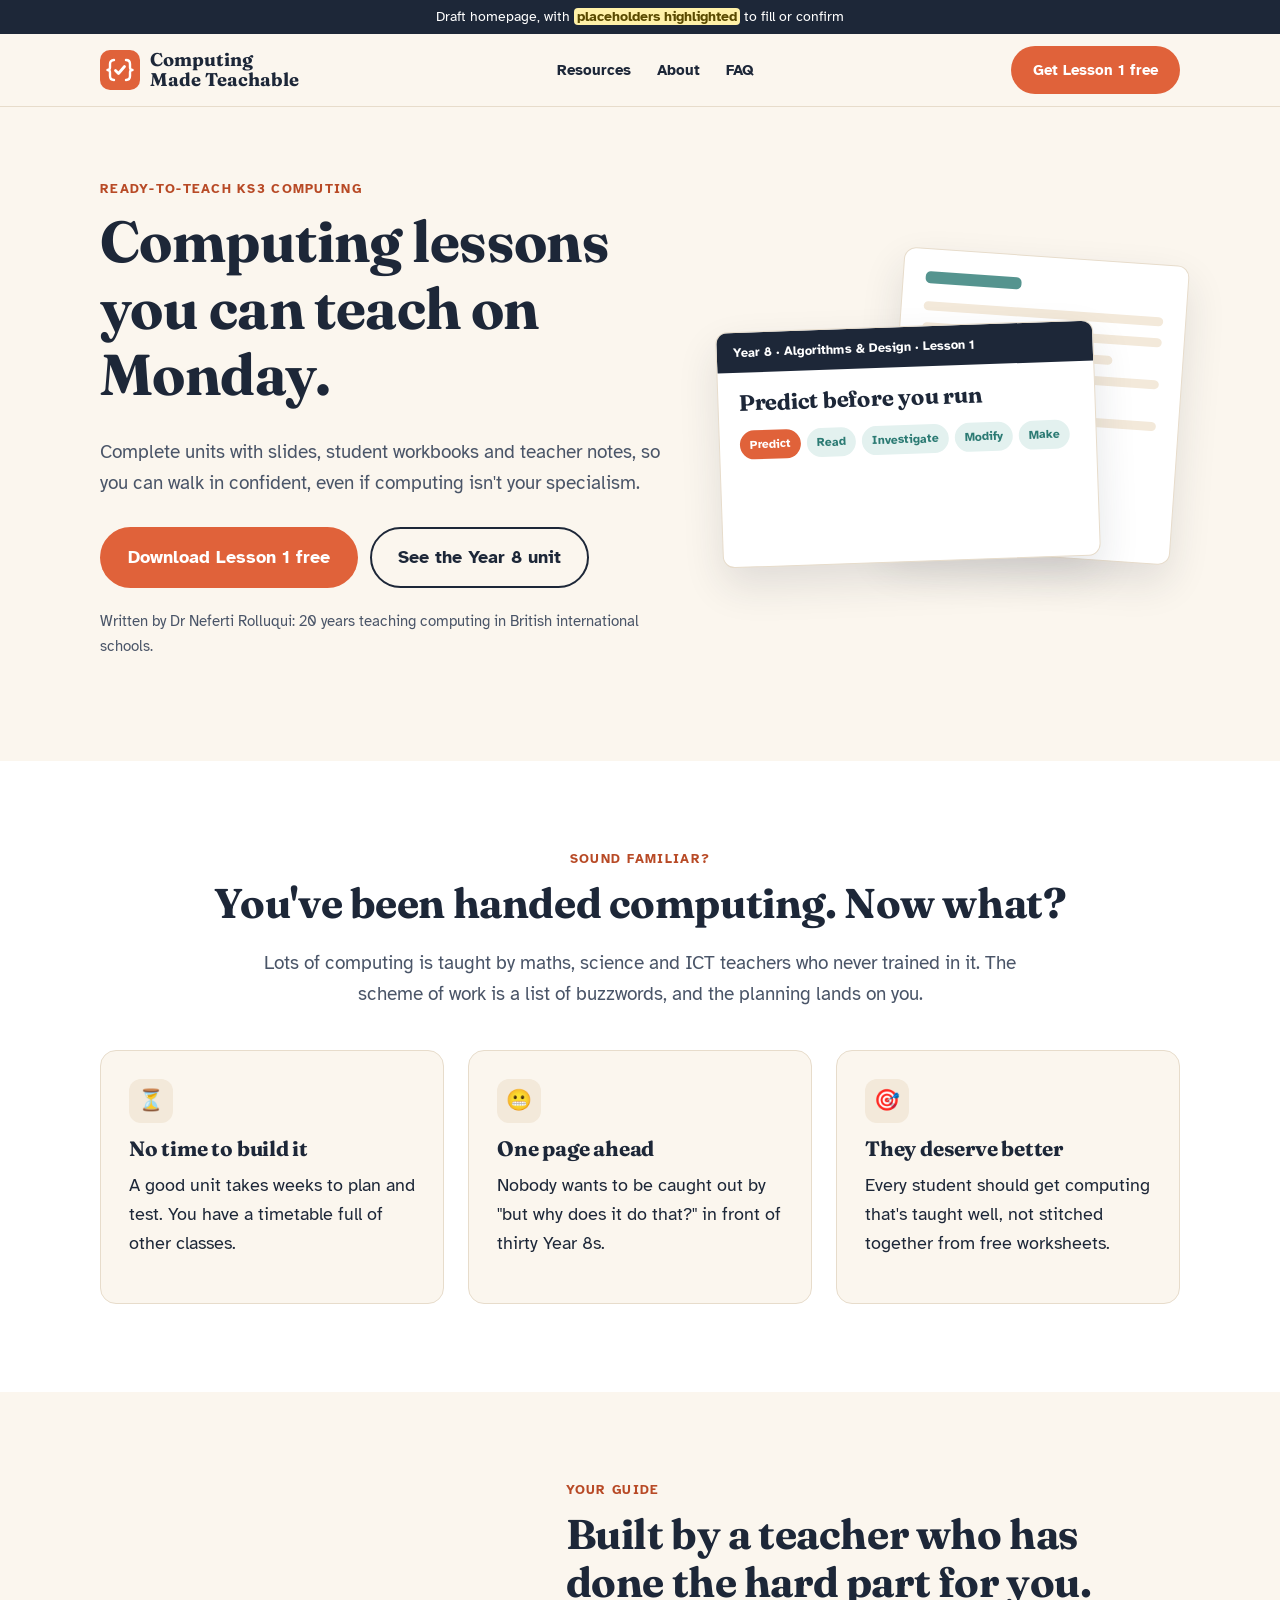
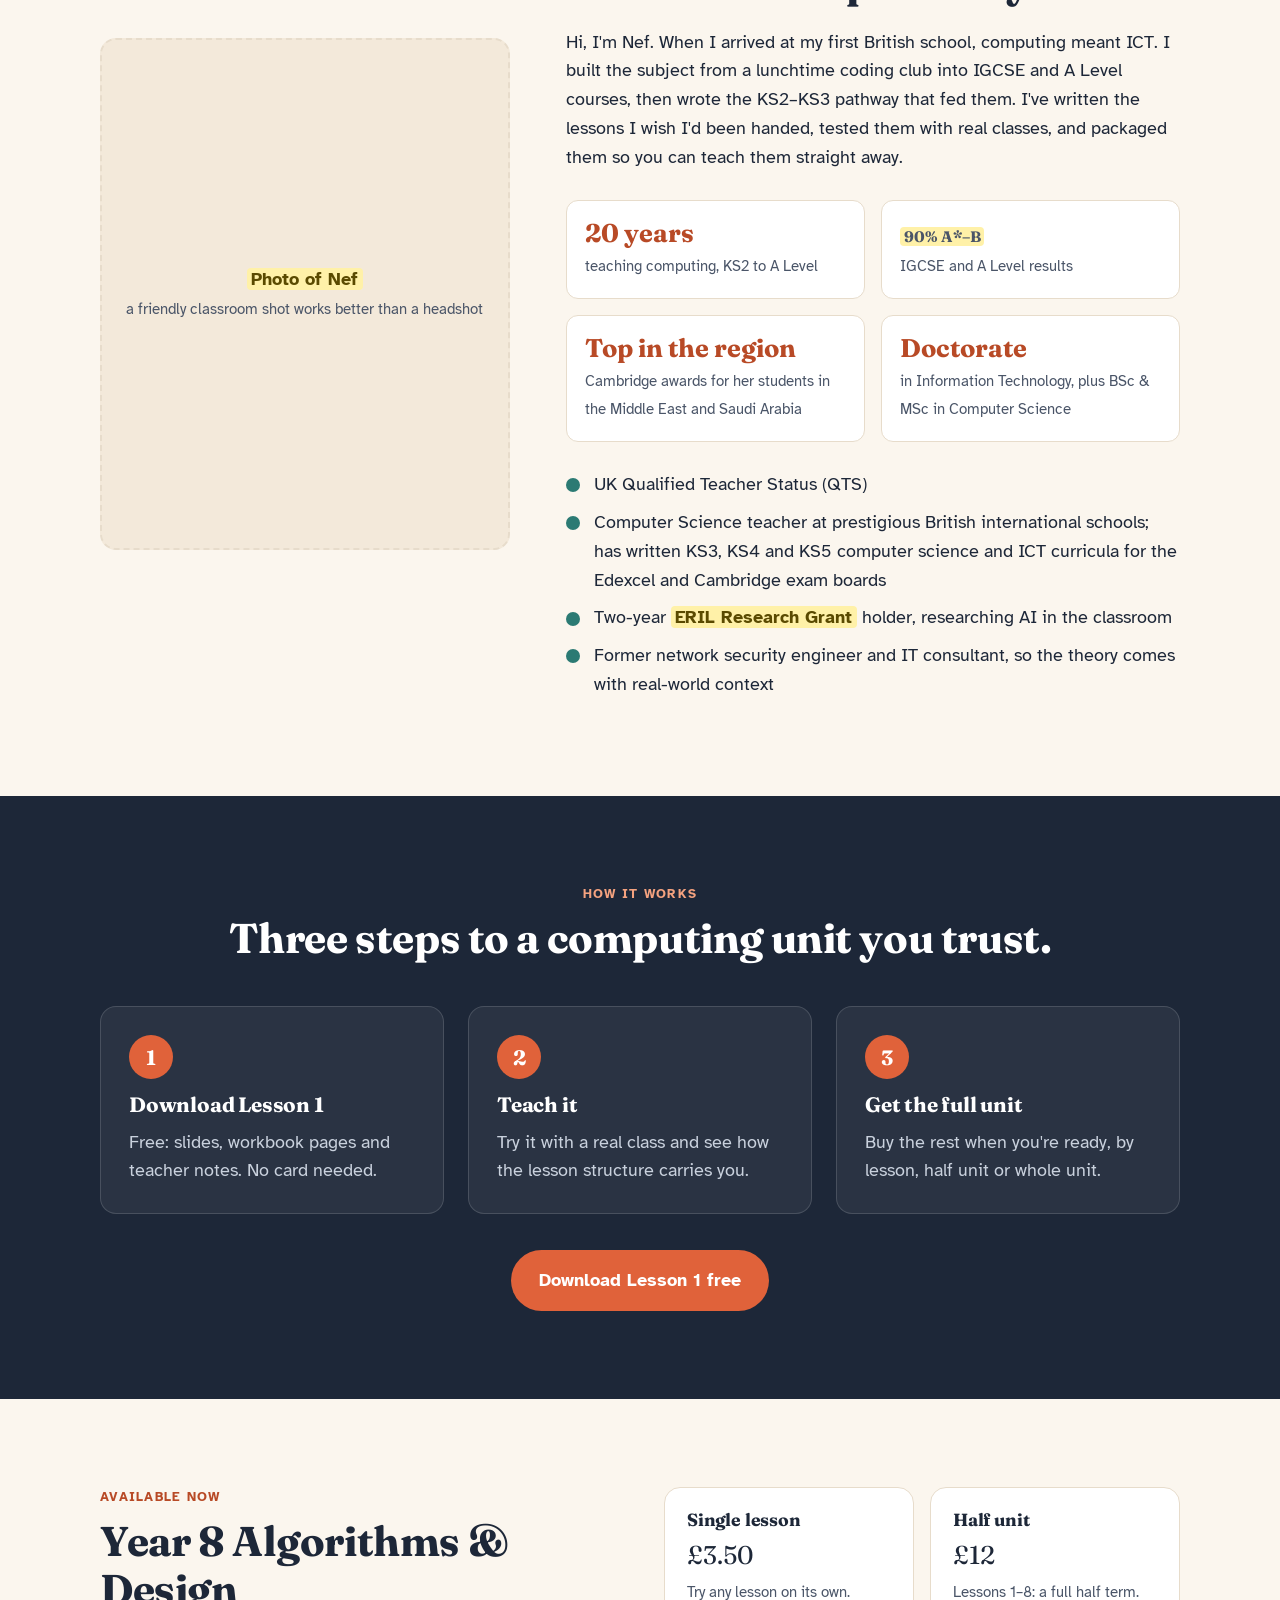
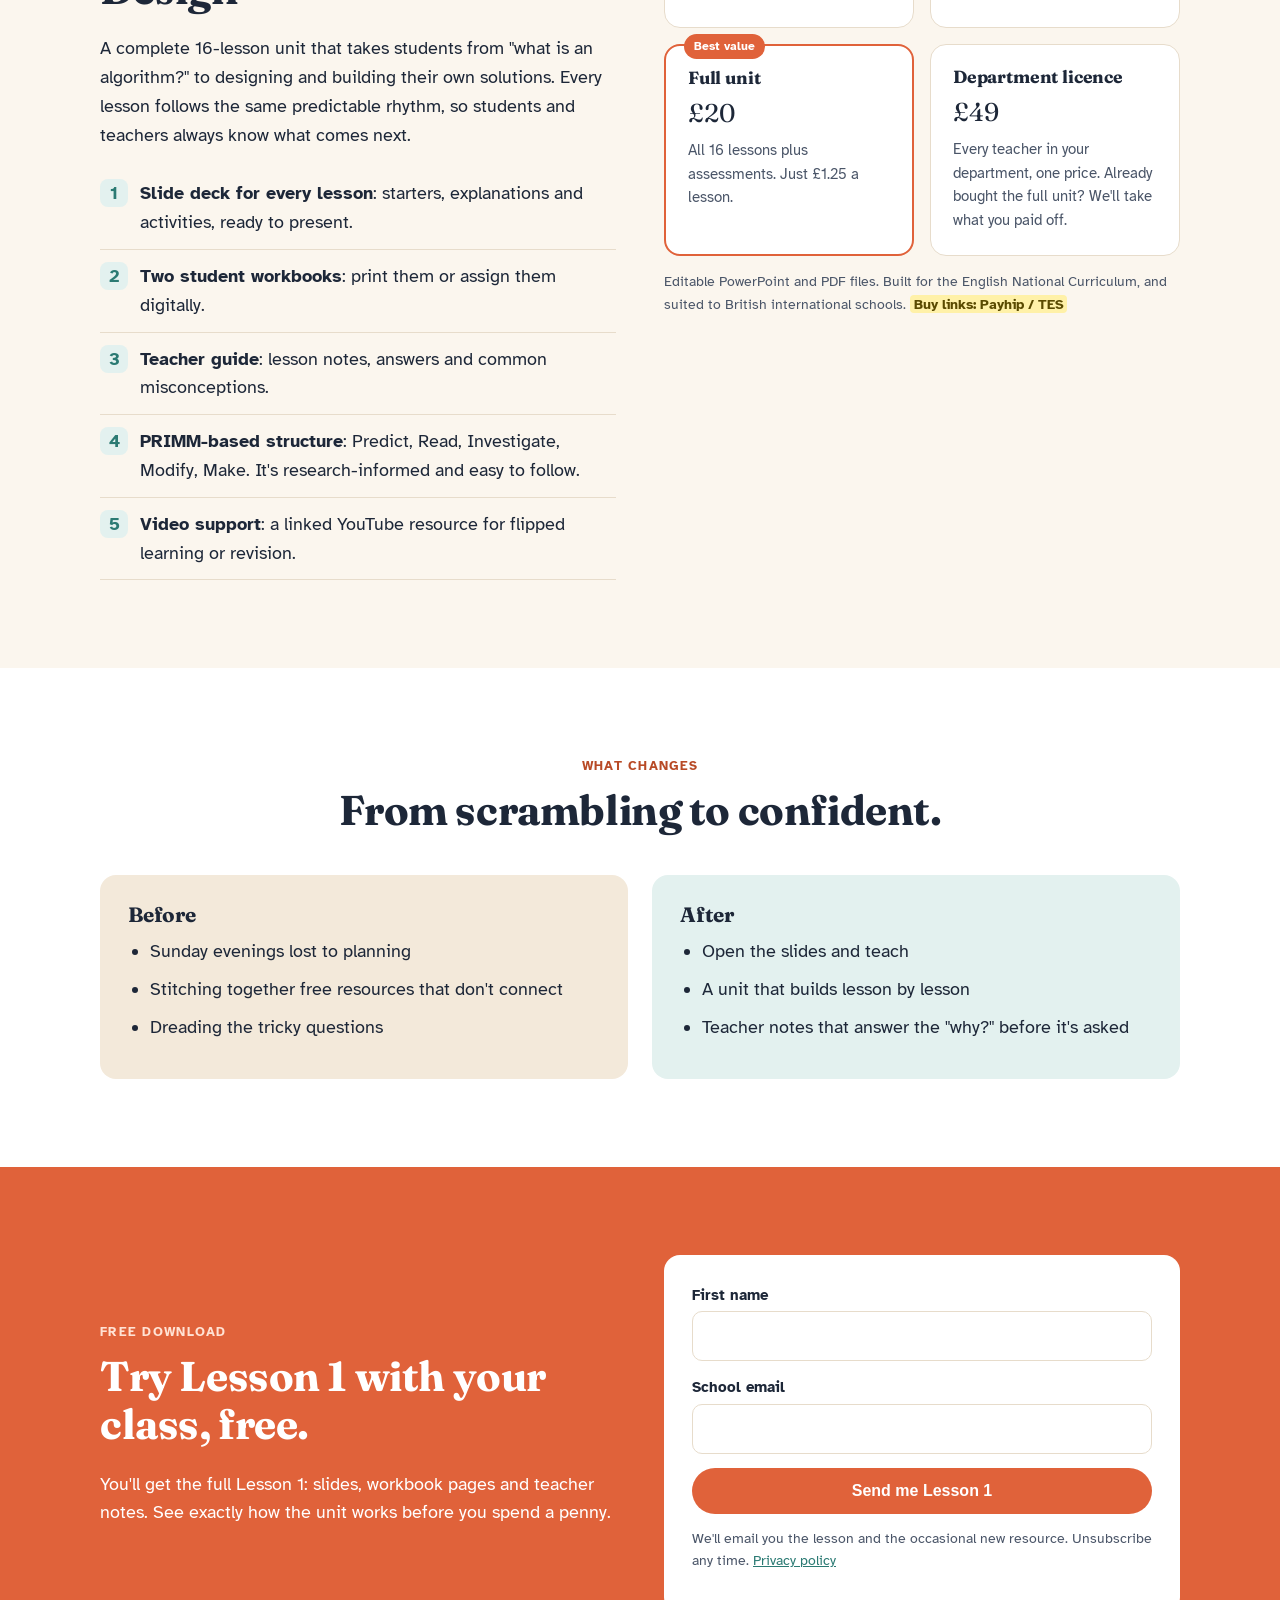
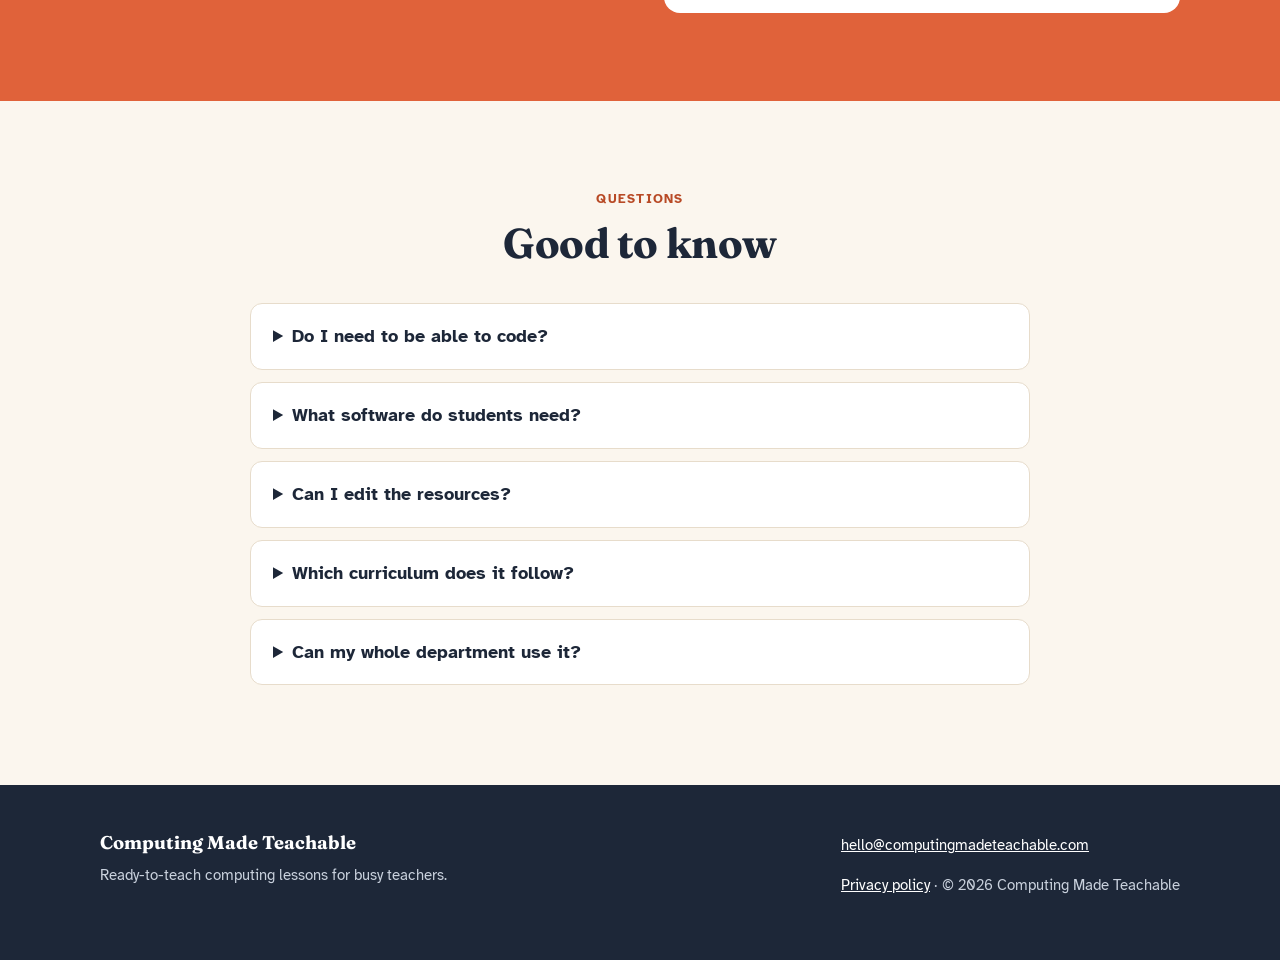
==== commit 3a80cac5: "Use British style: Dr Neferti Rolluqui (no full stop) Co-Authored-By: Claude Opus 5.5 <noreply@anthr" ====
--- a/index.html
+++ b/index.html
@@ -188,7 +188,7 @@
           <a class="btn btn-primary" href="#free-lesson">Download Lesson 1 free</a>
           <a class="btn btn-ghost" href="#unit">See the Year 8 unit</a>
         </div>
-        <p class="trust">Written by Dr. Neferti Rolluqui: 20 years teaching computing in British international schools.</p>
+        <p class="trust">Written by Dr Neferti Rolluqui: 20 years teaching computing in British international schools.</p>
       </div>
       <div class="mock" aria-hidden="true">
         <div class="sheet workbook"><b></b><i></i><i></i><i style="width:80%"></i><i></i><i style="width:60%"></i><i></i><i style="width:70%"></i></div>
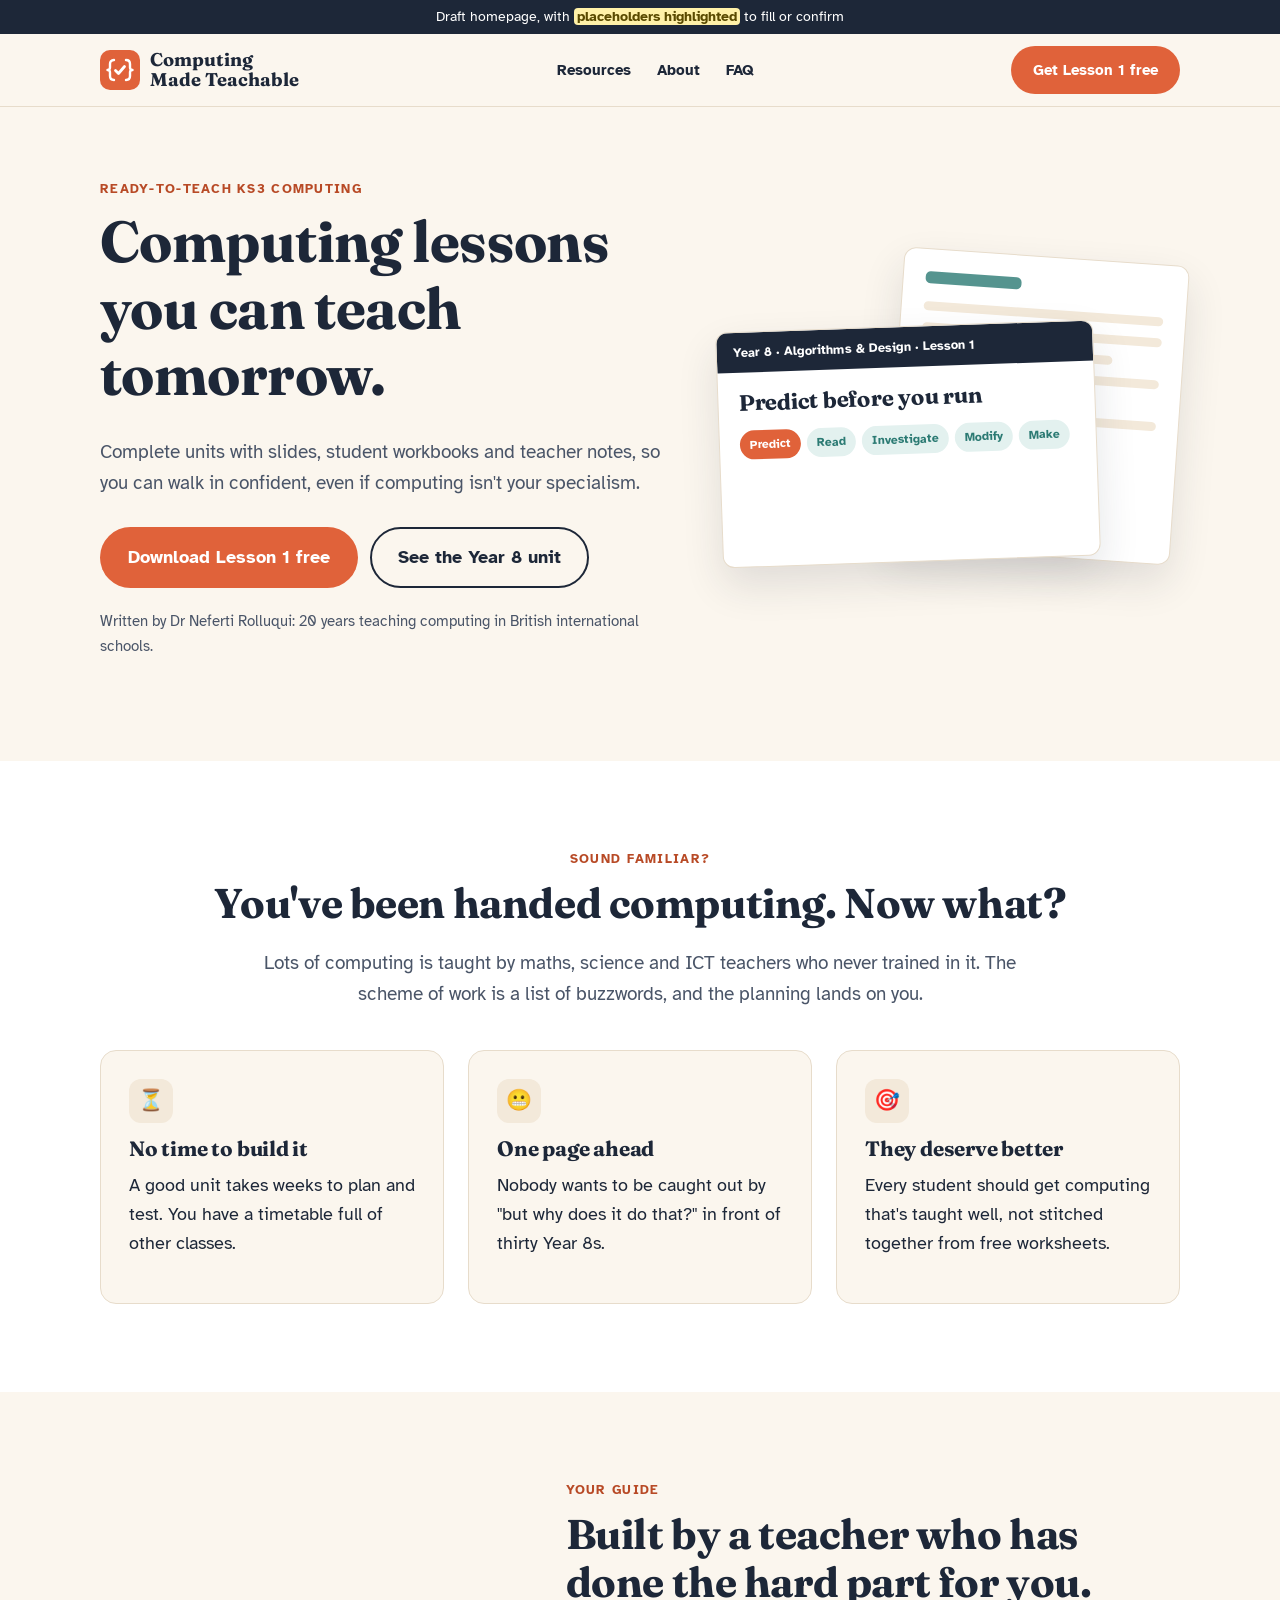
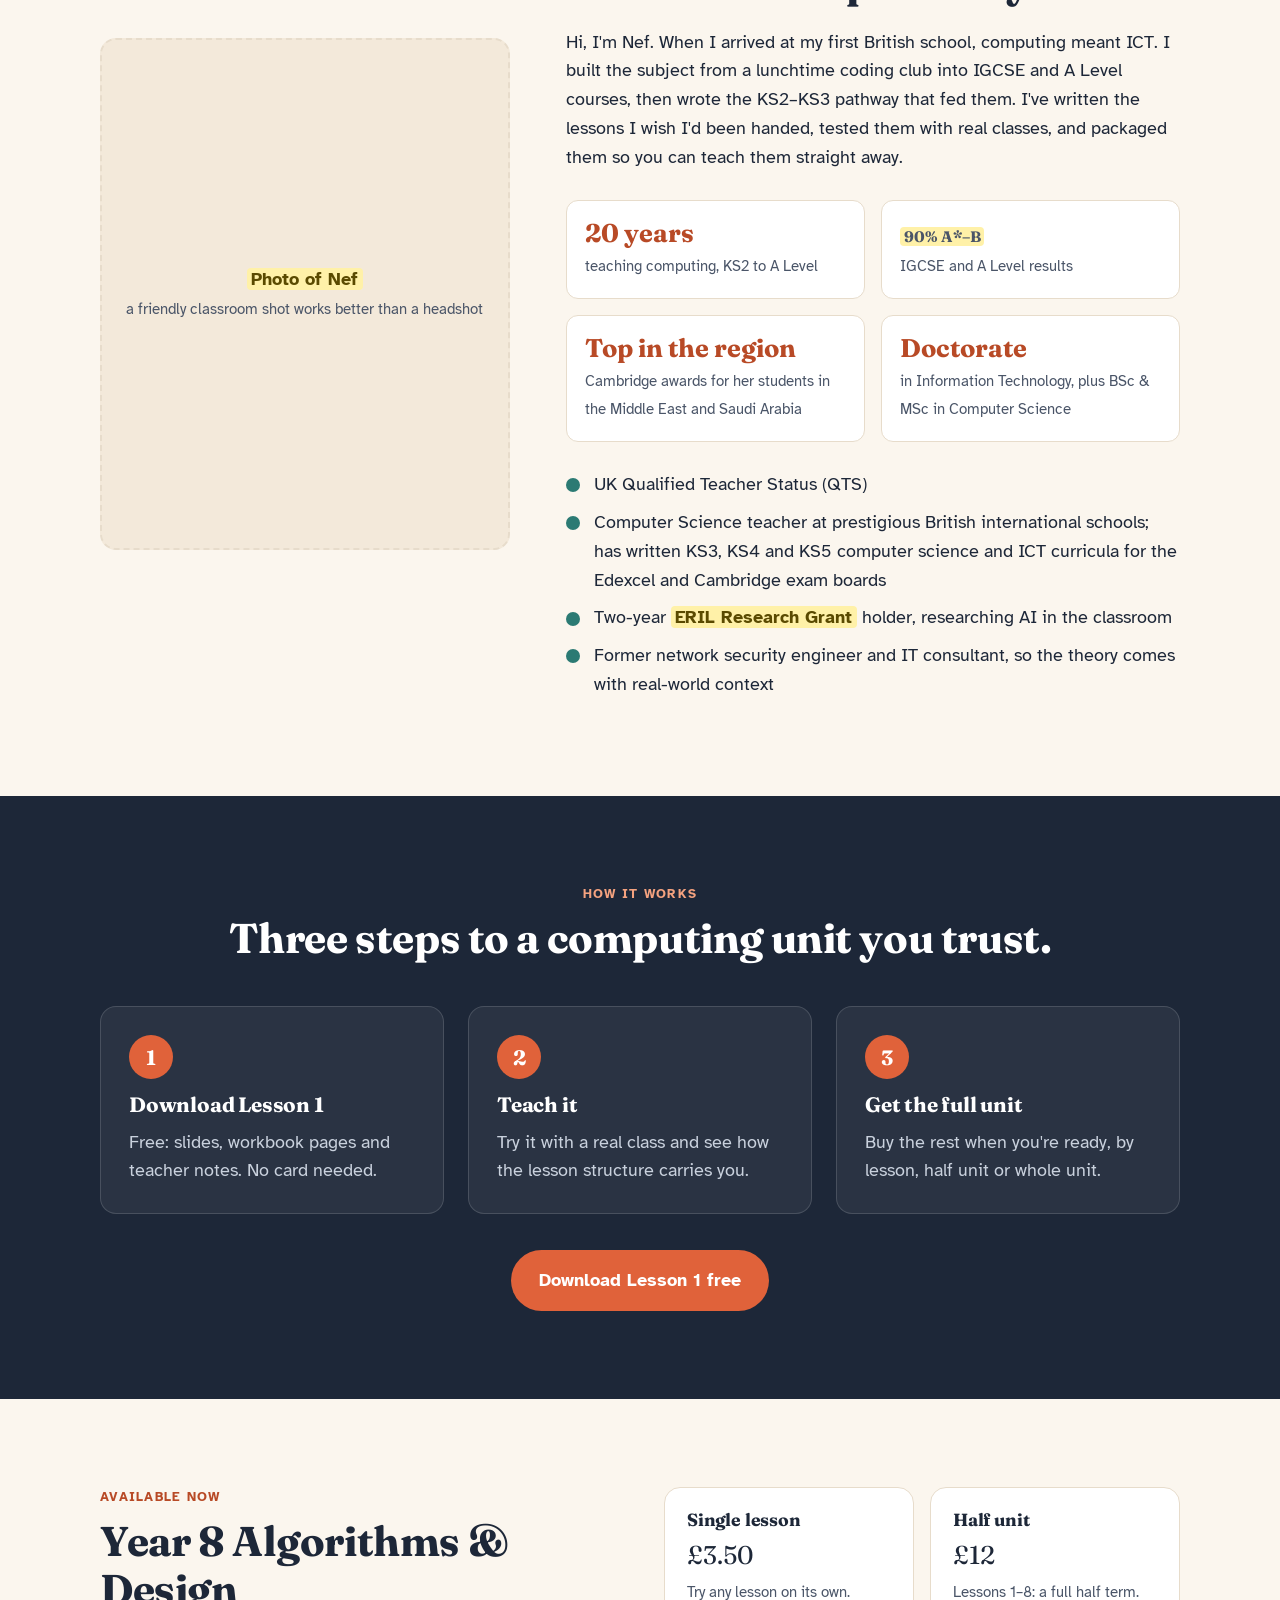
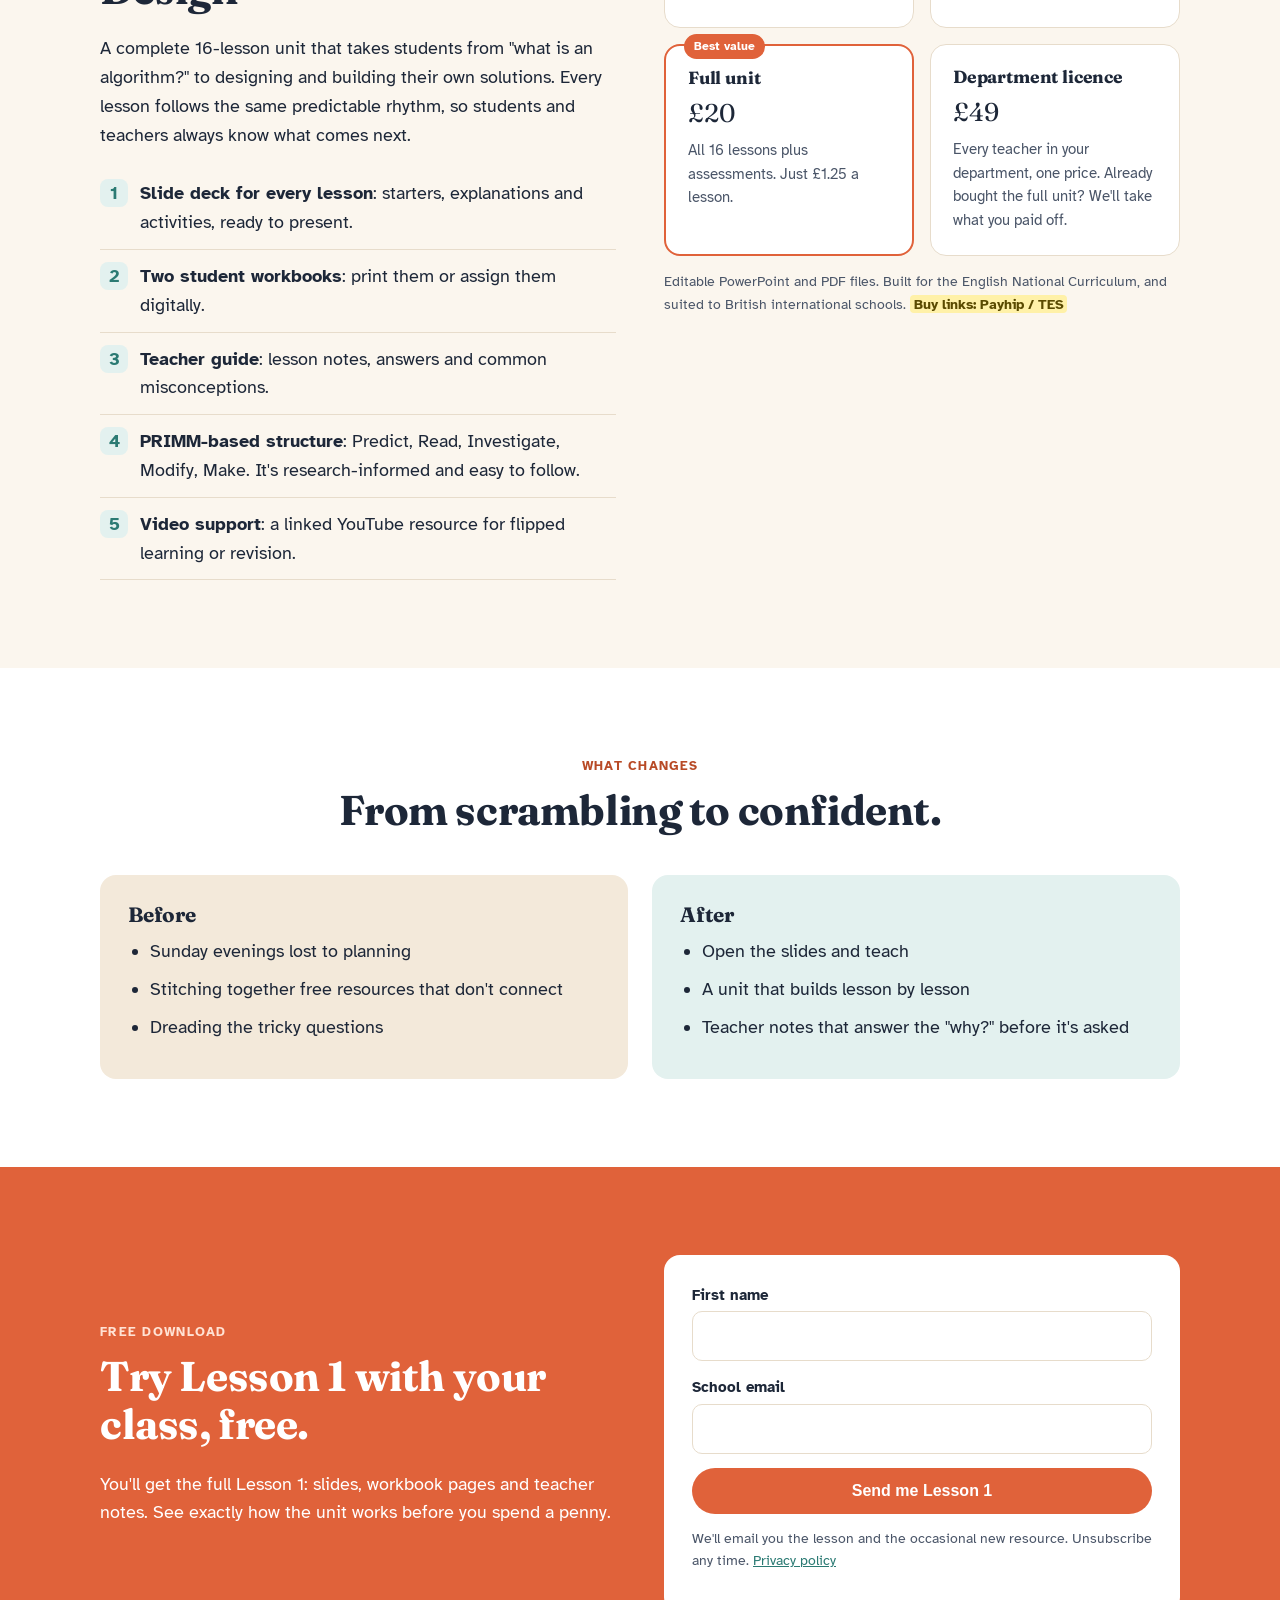
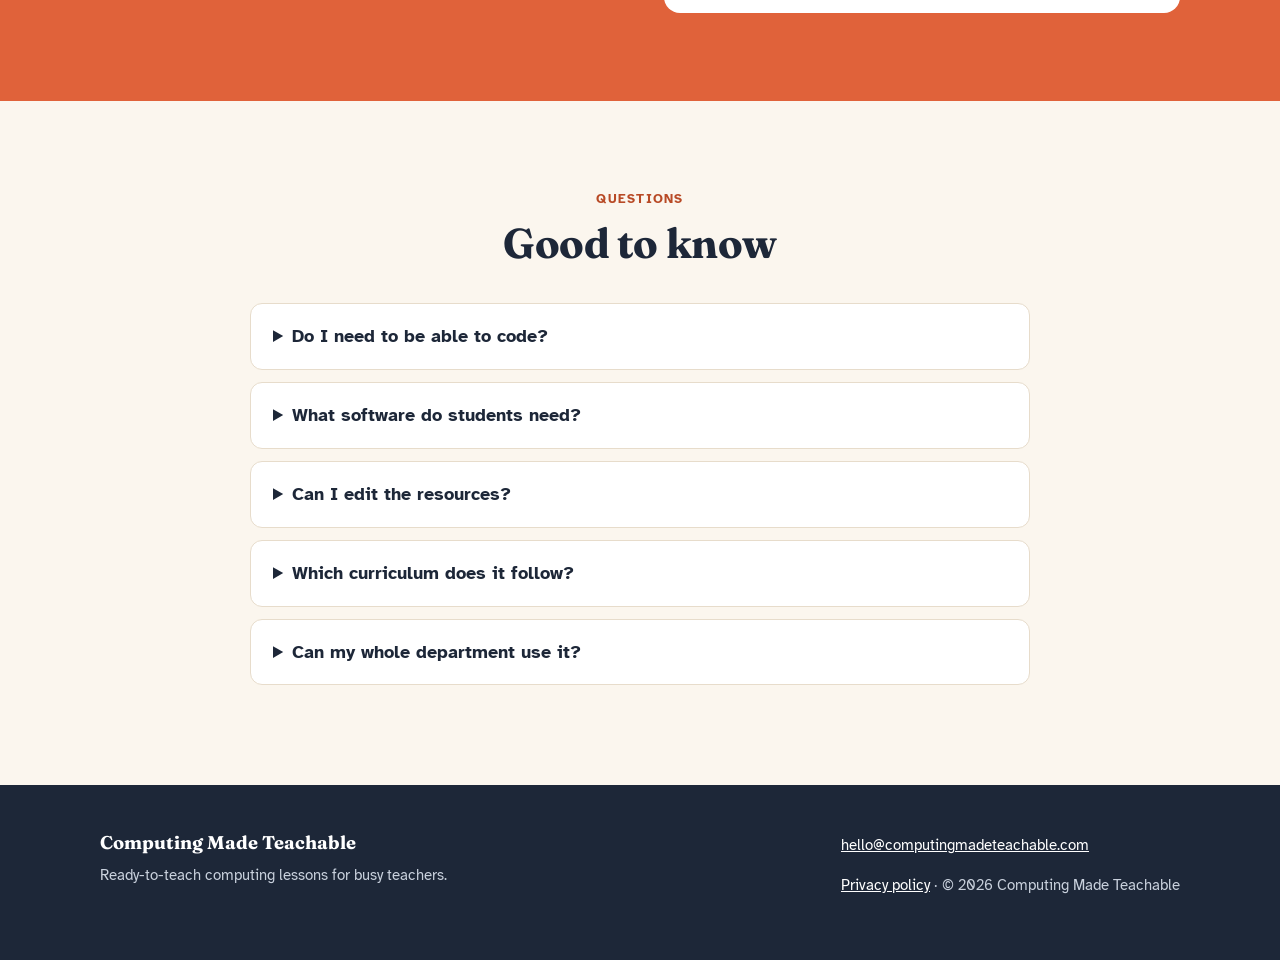
==== commit 1ea81e64: "Headline: lessons you can teach tomorrow 'Monday' doesn't fit schools whose week starts on Sunday.  " ====
--- a/index.html
+++ b/index.html
@@ -182,7 +182,7 @@
     <div class="wrap hero-grid">
       <div>
         <p class="eyebrow">Ready-to-teach KS3 computing</p>
-        <h1>Computing lessons you can teach on Monday.</h1>
+        <h1>Computing lessons you can teach tomorrow.</h1>
         <p class="lede">Complete units with slides, student workbooks and teacher notes, so you can walk in confident, even if computing isn't your specialism.</p>
         <div class="btn-row">
           <a class="btn btn-primary" href="#free-lesson">Download Lesson 1 free</a>
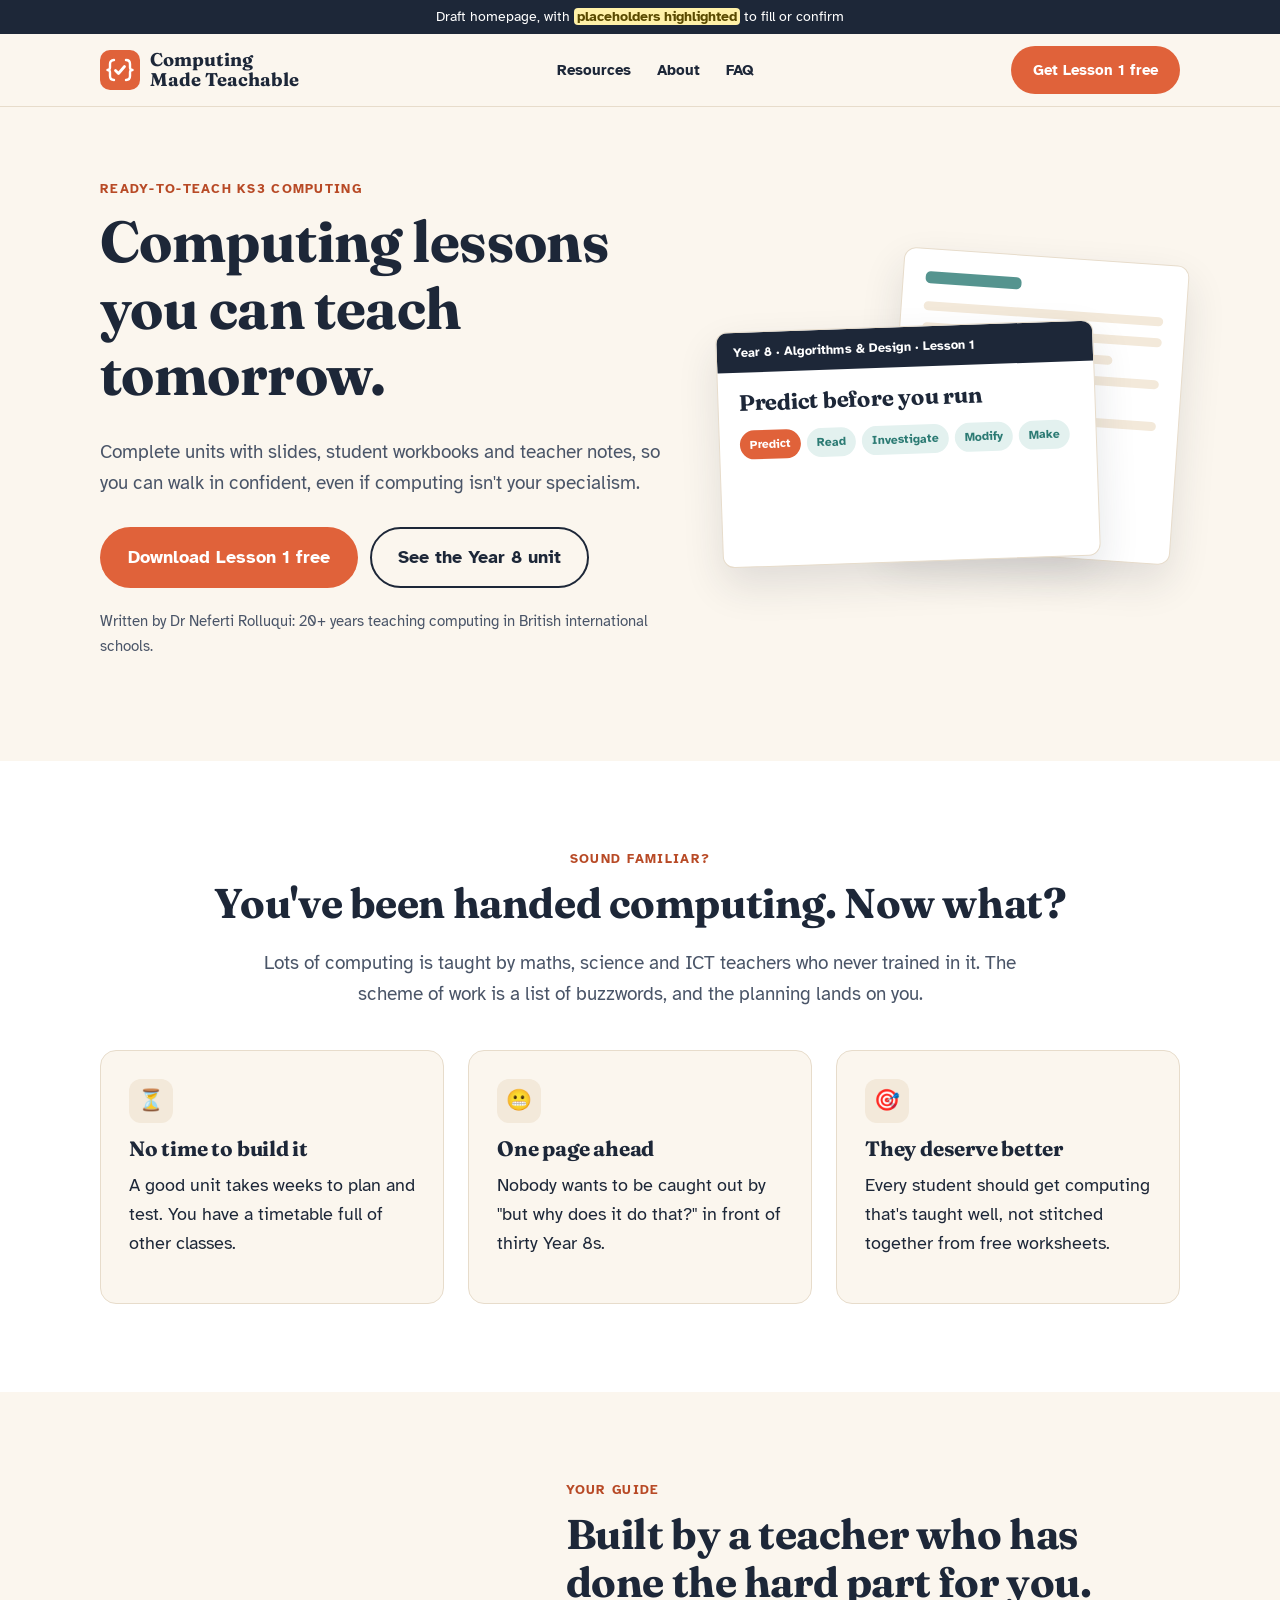
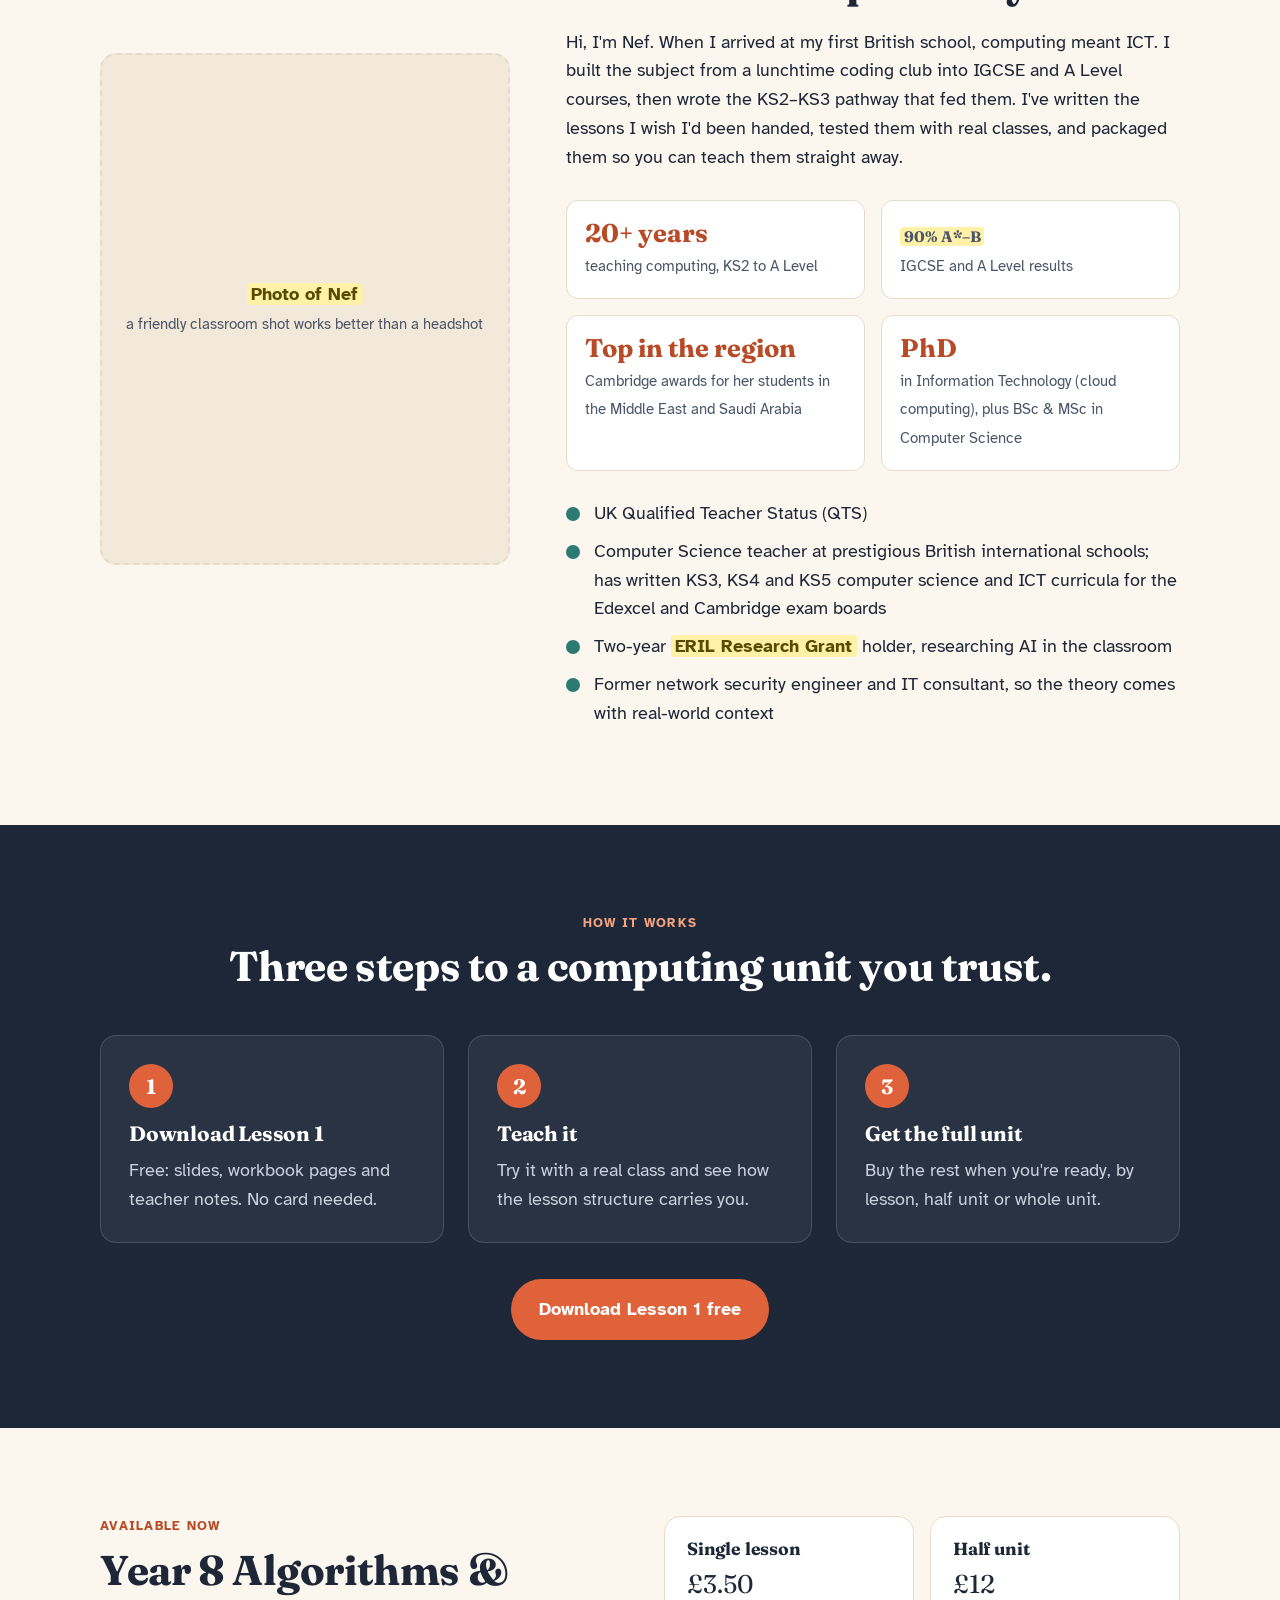
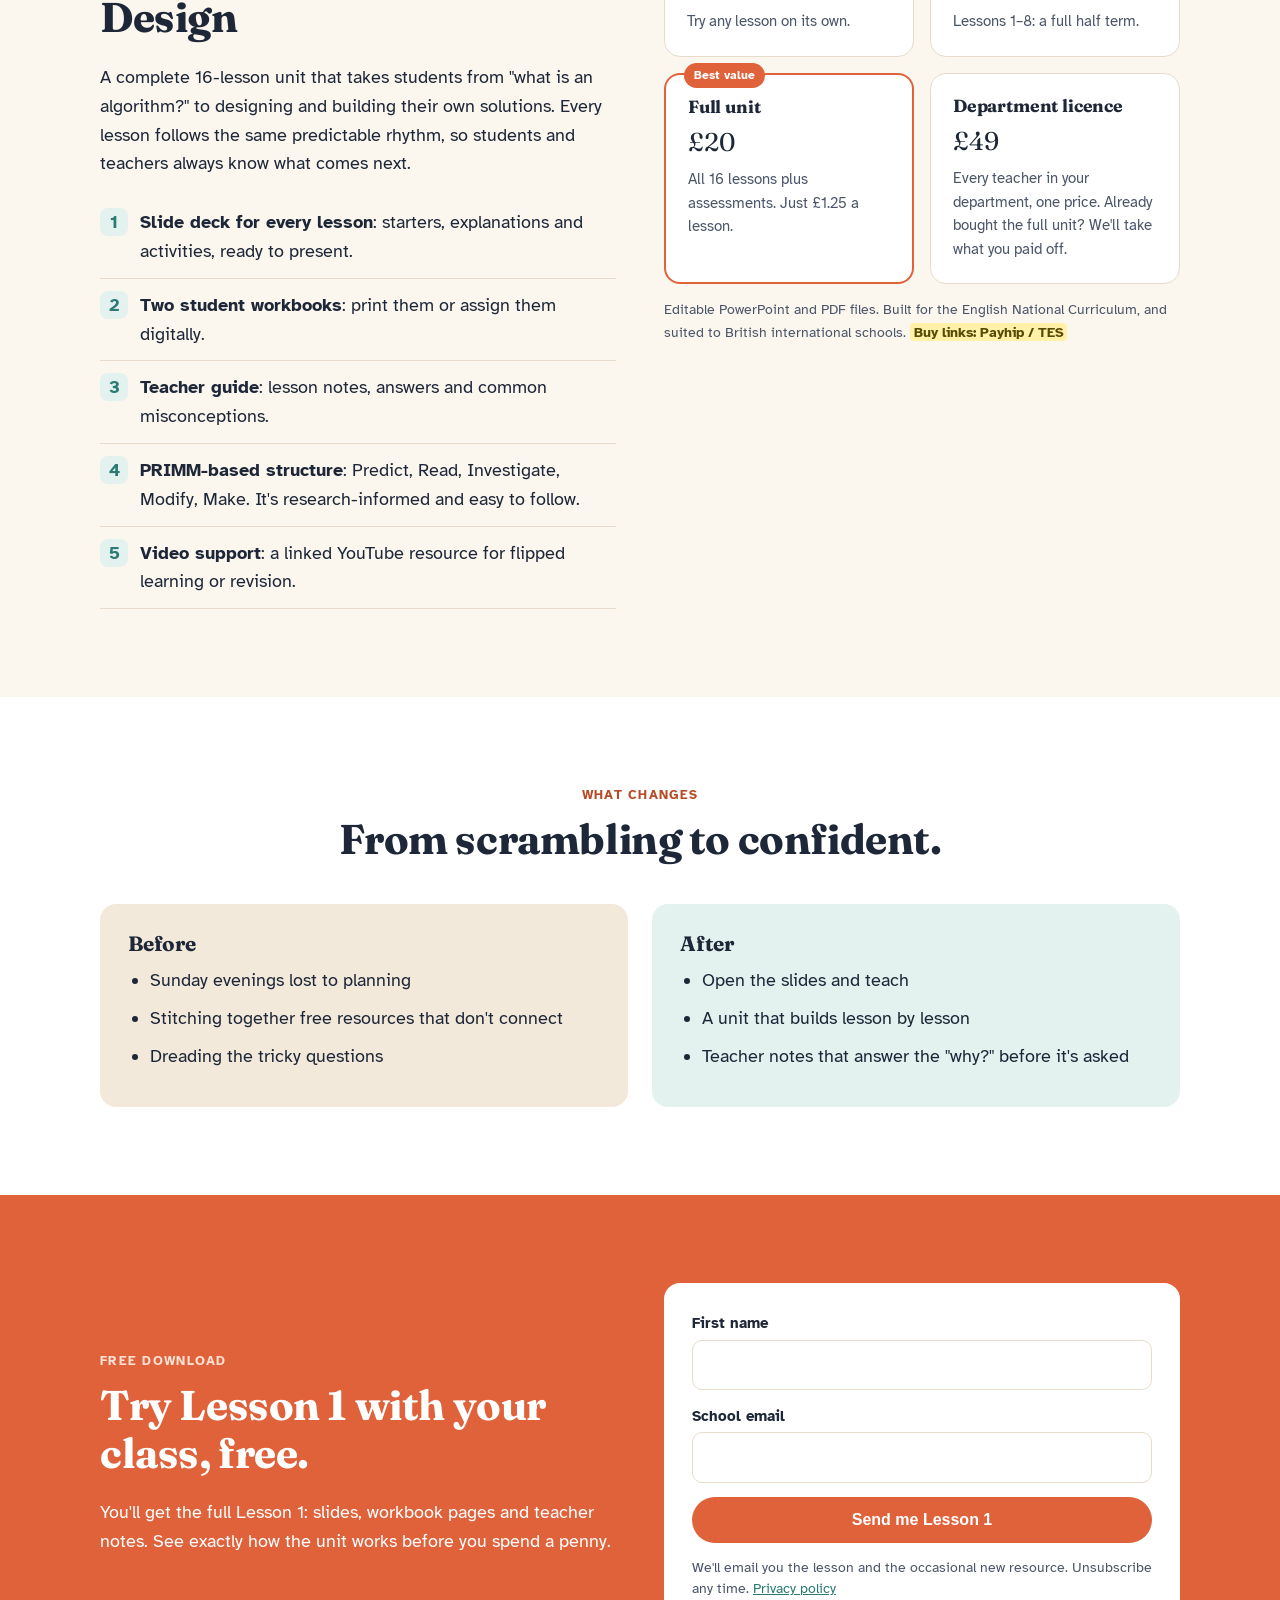
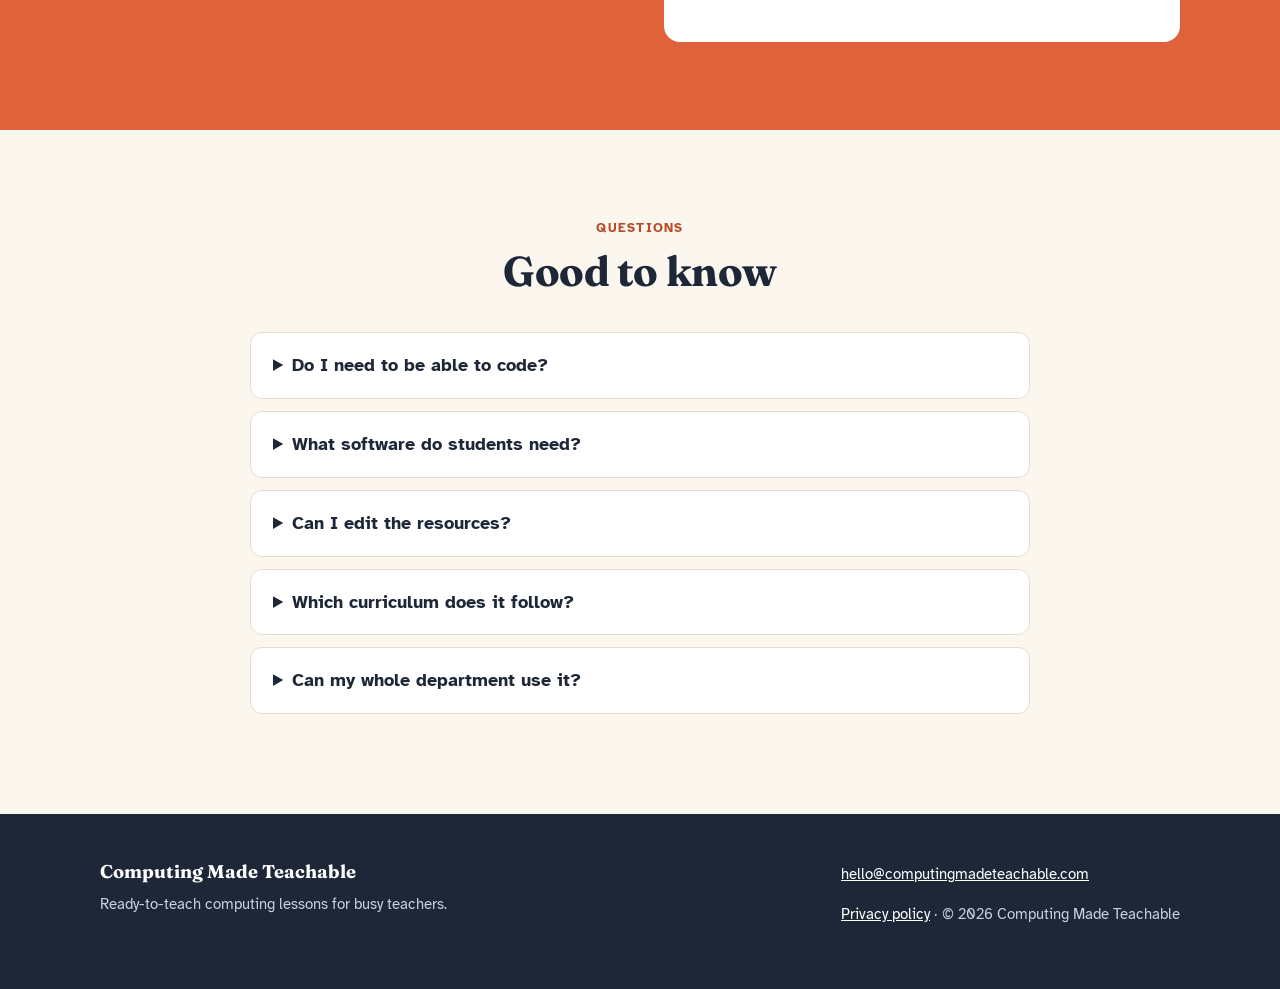
==== commit a3d5b0fe: "Match Bluesky bio: 20+ years, PhD Co-Authored-By: Claude Opus 5.5 <noreply@anthropic.com> Claude-Ses" ====
--- a/index.html
+++ b/index.html
@@ -4,7 +4,7 @@
 <meta charset="utf-8">
 <meta name="viewport" content="width=device-width, initial-scale=1">
 <title>Computing Made Teachable | Ready-to-teach KS3 computing lessons</title>
-<meta name="description" content="Ready-to-teach KS3 computing units for busy and non-specialist teachers: slides, workbooks and teacher notes, written by a computer science teacher with 20 years in British international schools. Download Lesson 1 free.">
+<meta name="description" content="Ready-to-teach KS3 computing units for busy and non-specialist teachers: slides, workbooks and teacher notes, written by a computer science teacher with 20+ years in British international schools. Download Lesson 1 free.">
 <link rel="canonical" href="https://www.computingmadeteachable.com/">
 <meta property="og:title" content="Computing Made Teachable">
 <meta property="og:description" content="Ready-to-teach KS3 computing lessons. Download Lesson 1 free.">
@@ -188,7 +188,7 @@
           <a class="btn btn-primary" href="#free-lesson">Download Lesson 1 free</a>
           <a class="btn btn-ghost" href="#unit">See the Year 8 unit</a>
         </div>
-        <p class="trust">Written by Dr Neferti Rolluqui: 20 years teaching computing in British international schools.</p>
+        <p class="trust">Written by Dr Neferti Rolluqui: 20+ years teaching computing in British international schools.</p>
       </div>
       <div class="mock" aria-hidden="true">
         <div class="sheet workbook"><b></b><i></i><i></i><i style="width:80%"></i><i></i><i style="width:60%"></i><i></i><i style="width:70%"></i></div>
@@ -226,10 +226,10 @@
         <h2>Built by a teacher who has done the hard part for you.</h2>
         <p>Hi, I'm Nef. When I arrived at my first British school, computing meant ICT. I built the subject from a lunchtime coding club into IGCSE and A Level courses, then wrote the KS2–KS3 pathway that fed them. I've written the lessons I wish I'd been handed, tested them with real classes, and packaged them so you can teach them straight away.</p>
         <div class="stats">
-          <div class="stat"><strong>20 years</strong><span>teaching computing, KS2 to A Level</span></div>
+          <div class="stat"><strong>20+ years</strong><span>teaching computing, KS2 to A Level</span></div>
           <div class="stat"><strong><span class="ph">90% A*–B</span></strong><span>IGCSE and A Level results</span></div>
           <div class="stat"><strong>Top in the region</strong><span>Cambridge awards for her students in the Middle East and Saudi Arabia</span></div>
-          <div class="stat"><strong>Doctorate</strong><span>in Information Technology, plus BSc &amp; MSc in Computer Science</span></div>
+          <div class="stat"><strong>PhD</strong><span>in Information Technology (cloud computing), plus BSc &amp; MSc in Computer Science</span></div>
         </div>
         <ul class="creds">
           <li>UK Qualified Teacher Status (QTS)</li>
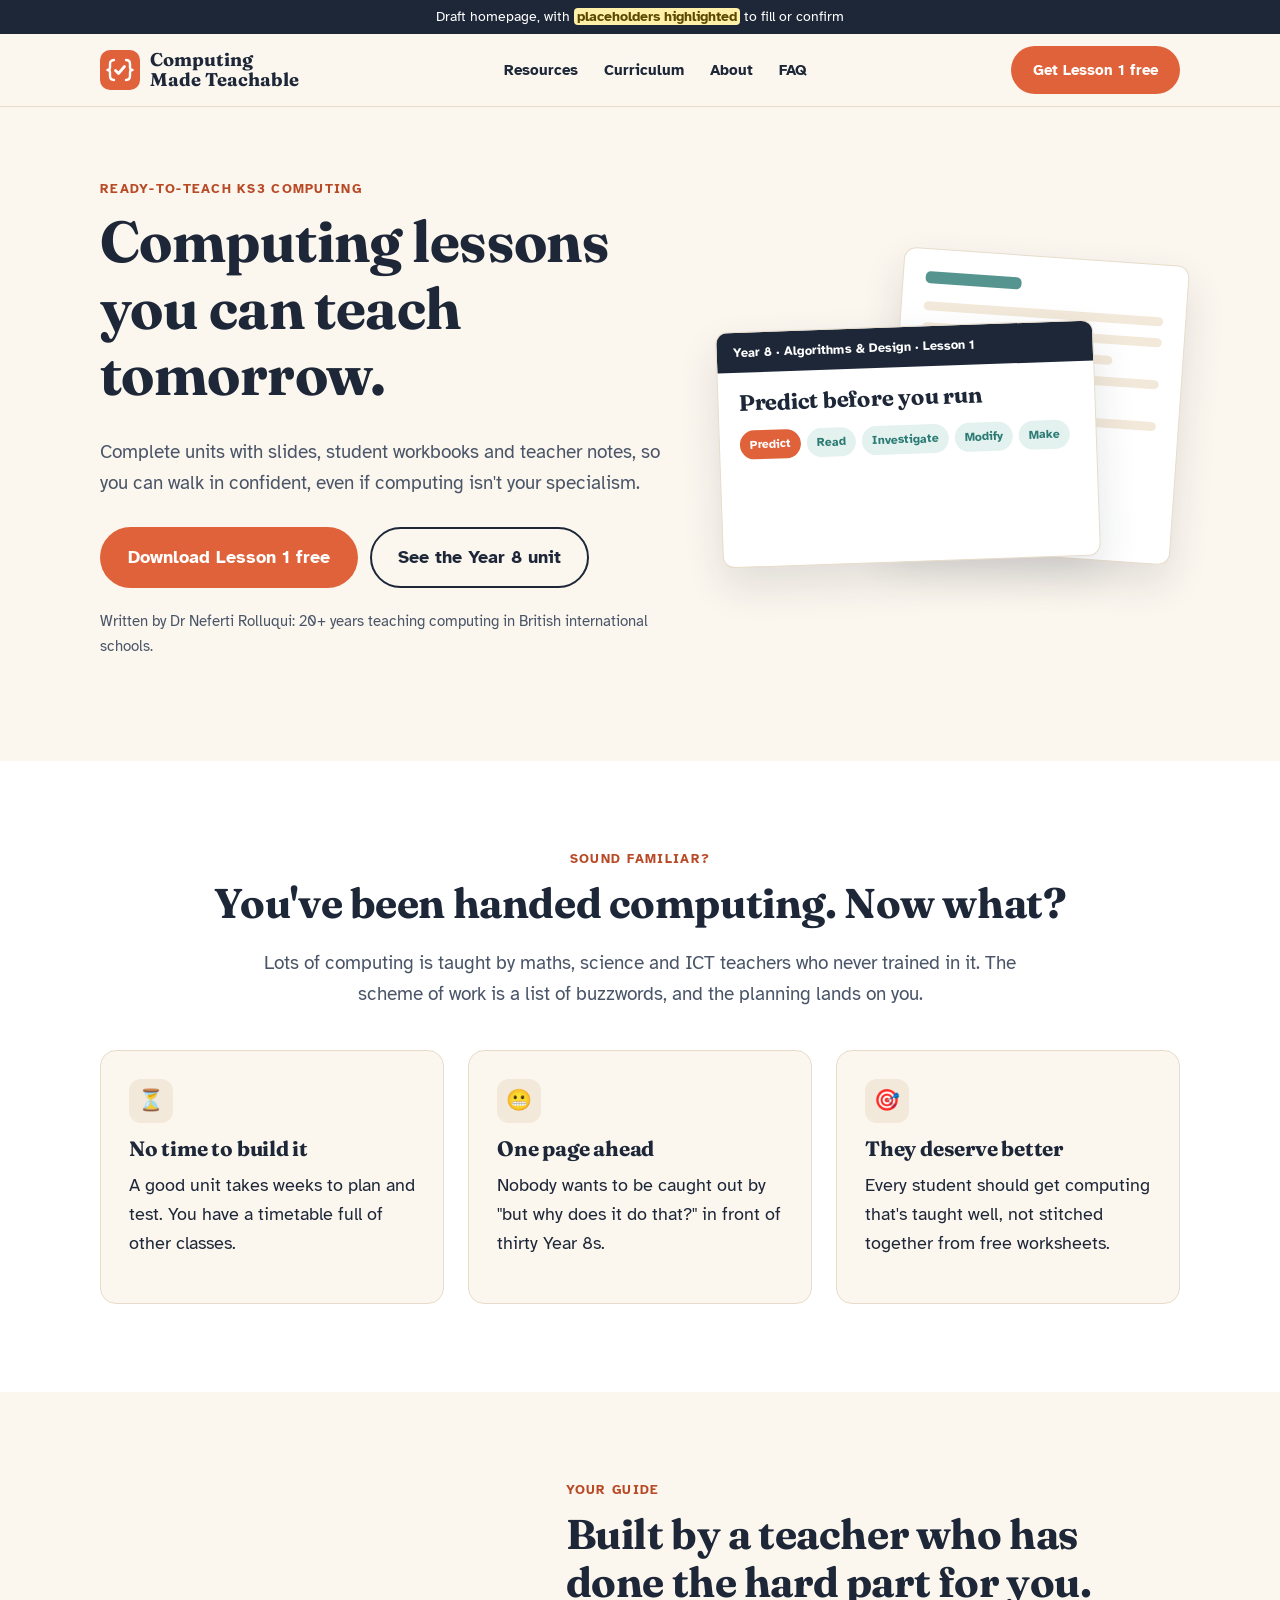
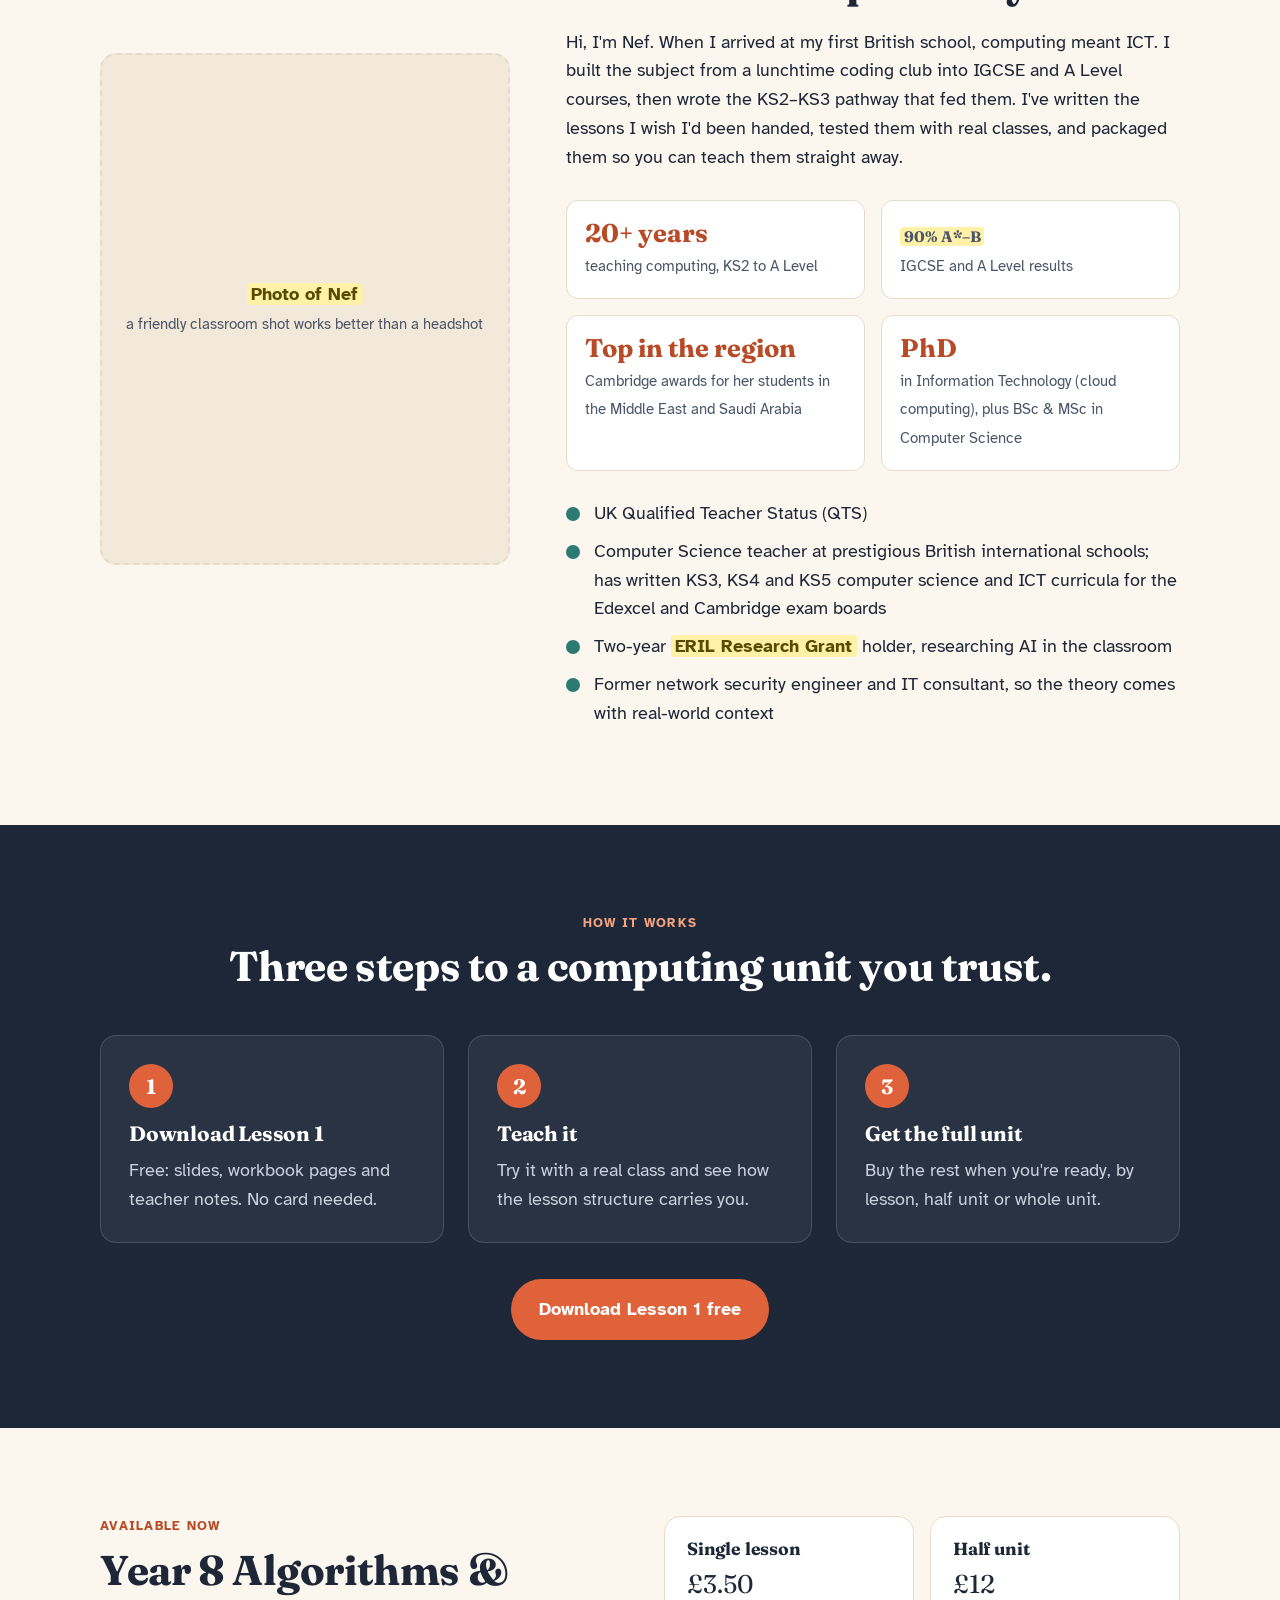
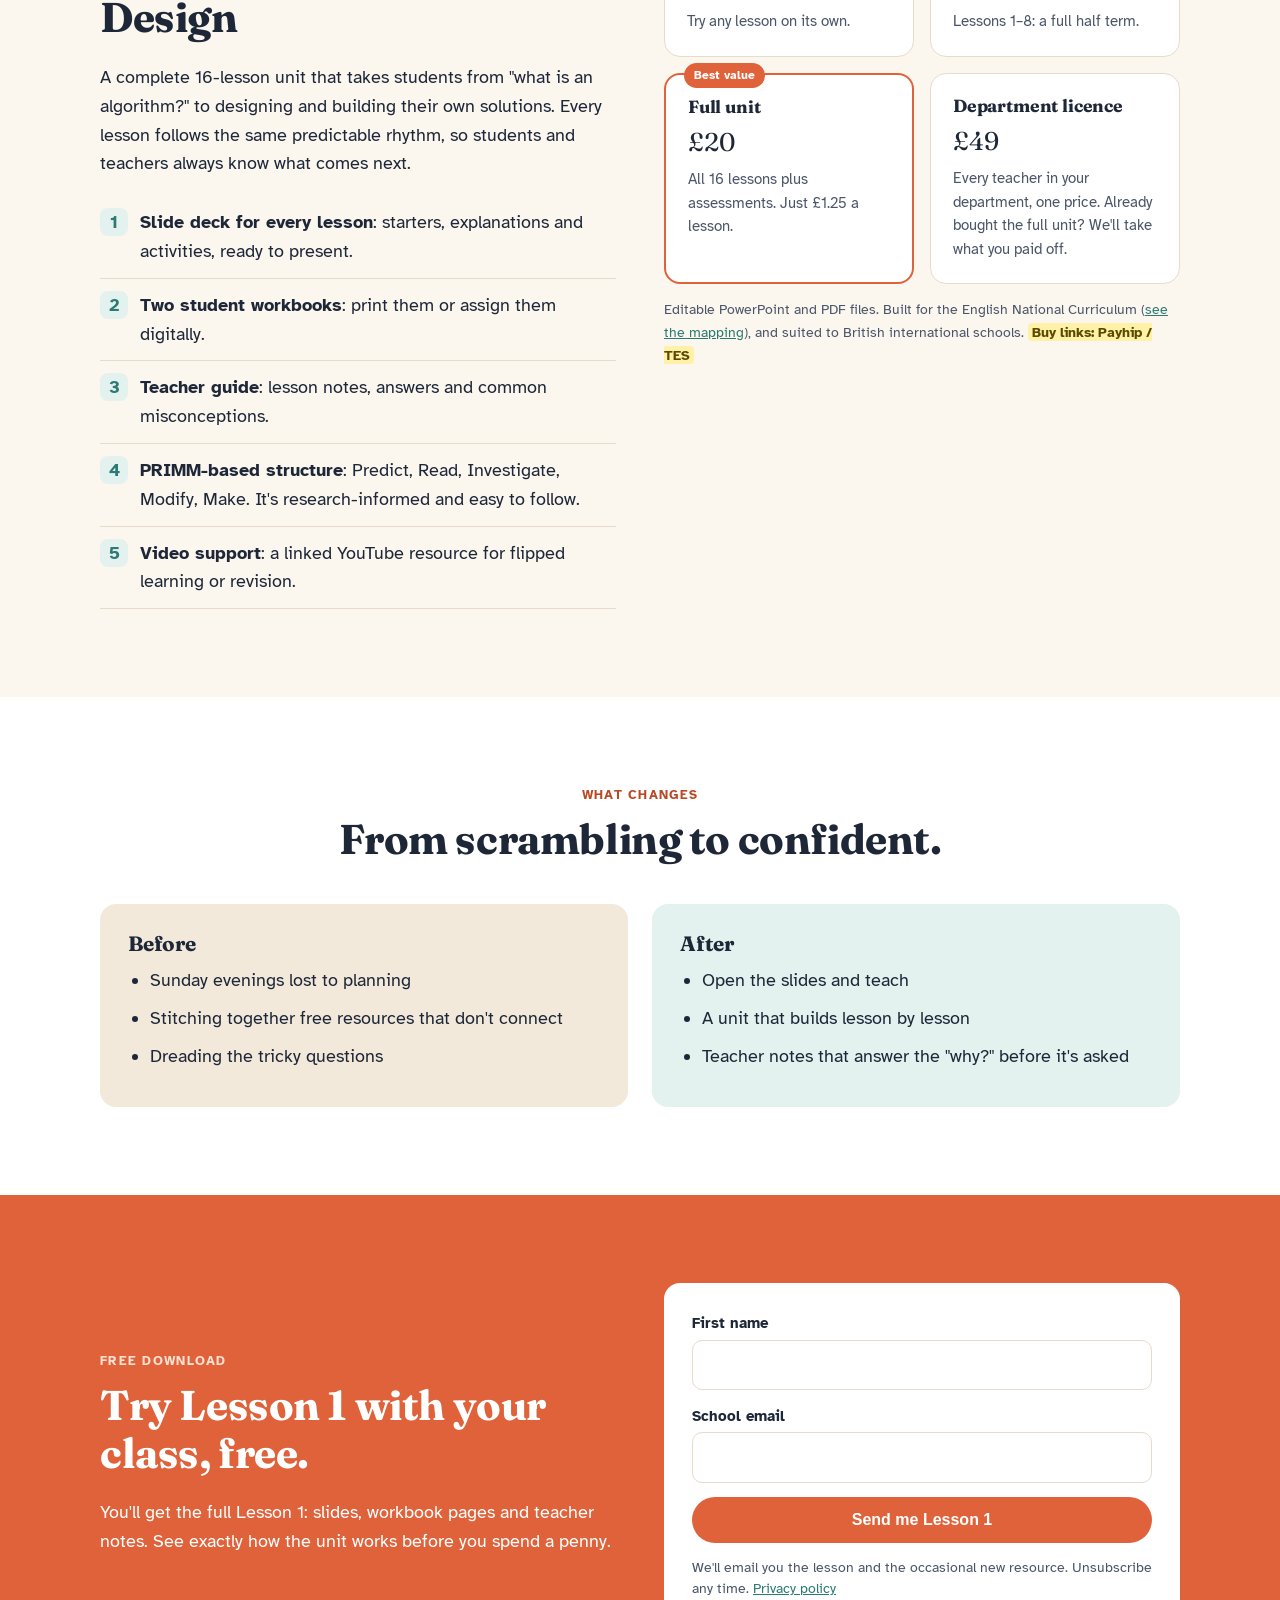
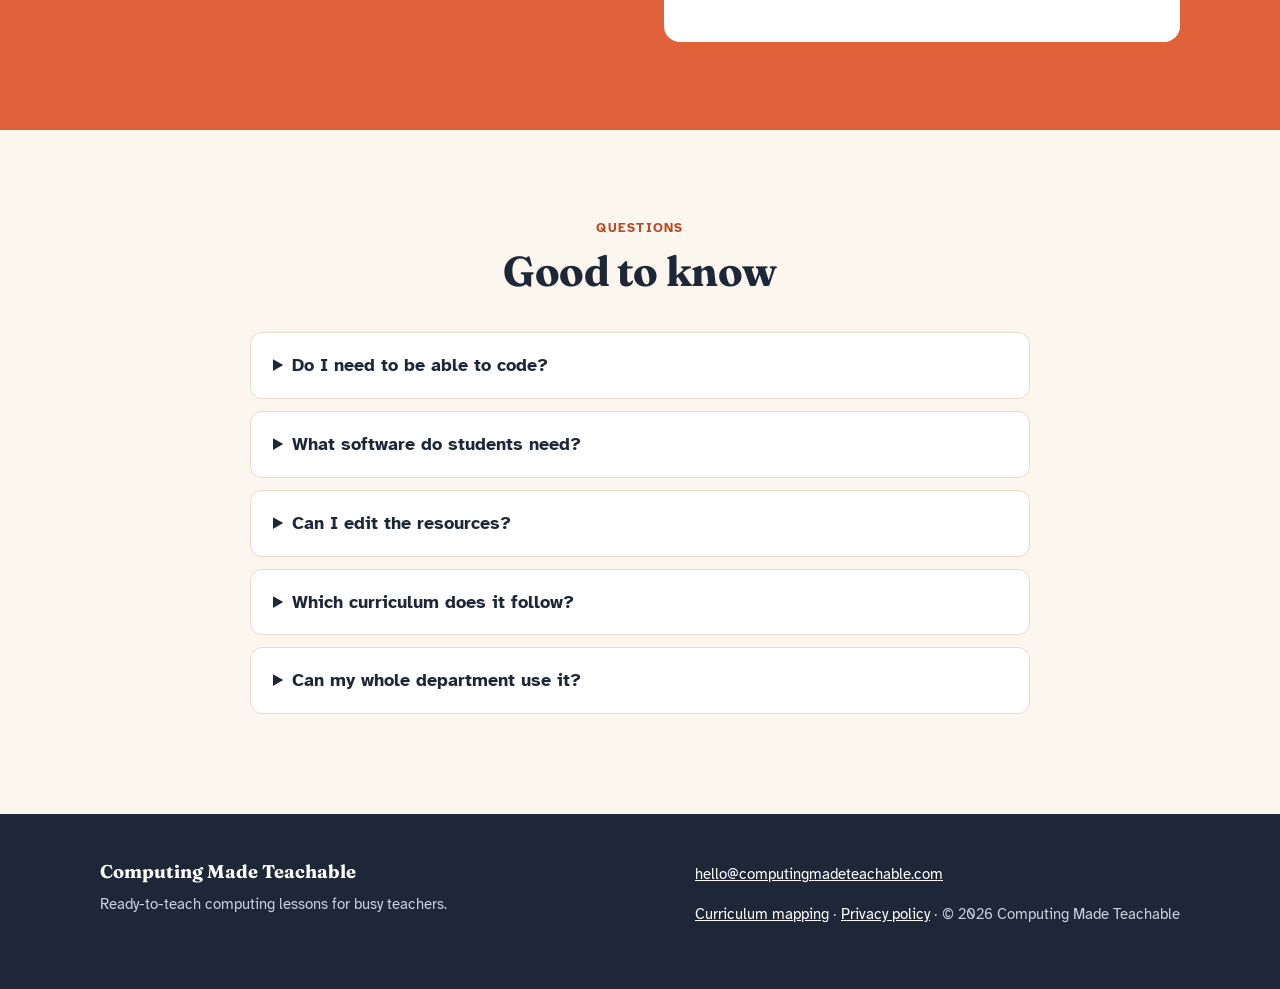
==== commit 9af6c779: "Add KS3 National Curriculum mapping page curriculum.html is generated from tools/curriculum.json by " ====
--- a/index.html
+++ b/index.html
@@ -169,6 +169,7 @@
     </a>
     <ul>
       <li><a href="#unit">Resources</a></li>
+      <li><a href="/curriculum">Curriculum</a></li>
       <li><a href="#about">About</a></li>
       <li><a href="#faq">FAQ</a></li>
     </ul>
@@ -277,7 +278,7 @@
           <div class="tier best"><span class="tag">Best value</span><h3>Full unit</h3><div class="price">£20</div><p>All 16 lessons plus assessments. Just £1.25 a lesson.</p></div>
           <div class="tier"><h3>Department licence</h3><div class="price">£49</div><p>Every teacher in your department, one price. Already bought the full unit? We'll take what you paid off.</p></div>
         </div>
-        <p class="note">Editable PowerPoint and PDF files. Built for the English National Curriculum, and suited to British international schools. <span class="ph">Buy links: Payhip / TES</span></p>
+        <p class="note">Editable PowerPoint and PDF files. Built for the English National Curriculum (<a href="/curriculum">see the mapping</a>), and suited to British international schools. <span class="ph">Buy links: Payhip / TES</span></p>
       </div>
     </div>
   </section>
@@ -320,7 +321,7 @@
         <details><summary>Do I need to be able to code?</summary><p>No. The teacher guide explains each concept and every activity has worked answers. If you can follow the slides, you can teach the lesson.</p></details>
         <details><summary>What software do students need?</summary><p><span class="ph">Confirm: e.g. free browser-based tools only; no installs needed</span></p></details>
         <details><summary>Can I edit the resources?</summary><p>Yes. Slides come as editable PowerPoint files, so you can adapt them to your classes and your school's style.</p></details>
-        <details><summary>Which curriculum does it follow?</summary><p>It's mapped to the KS3 English National Curriculum for computing, and works well in British international schools. <span class="ph">Mapping document?</span></p></details>
+        <details><summary>Which curriculum does it follow?</summary><p>It's mapped to the KS3 English National Curriculum for computing, and works well in British international schools. <a href="/curriculum">See how each unit maps to the KS3 programme of study.</a></p></details>
         <details><summary>Can my whole department use it?</summary><p>Yes. A department licence covers every teacher in your department at one price. <a href="mailto:hello@computingmadeteachable.com">Email us</a> for school or group pricing.</p></details>
       </div>
     </div>
@@ -335,7 +336,7 @@
     </div>
     <div>
       <p><a href="mailto:hello@computingmadeteachable.com">hello@computingmadeteachable.com</a></p>
-      <p><a href="/privacy">Privacy policy</a> · © 2026 Computing Made Teachable</p>
+      <p><a href="/curriculum">Curriculum mapping</a> · <a href="/privacy">Privacy policy</a> · © 2026 Computing Made Teachable</p>
     </div>
   </div>
 </footer>
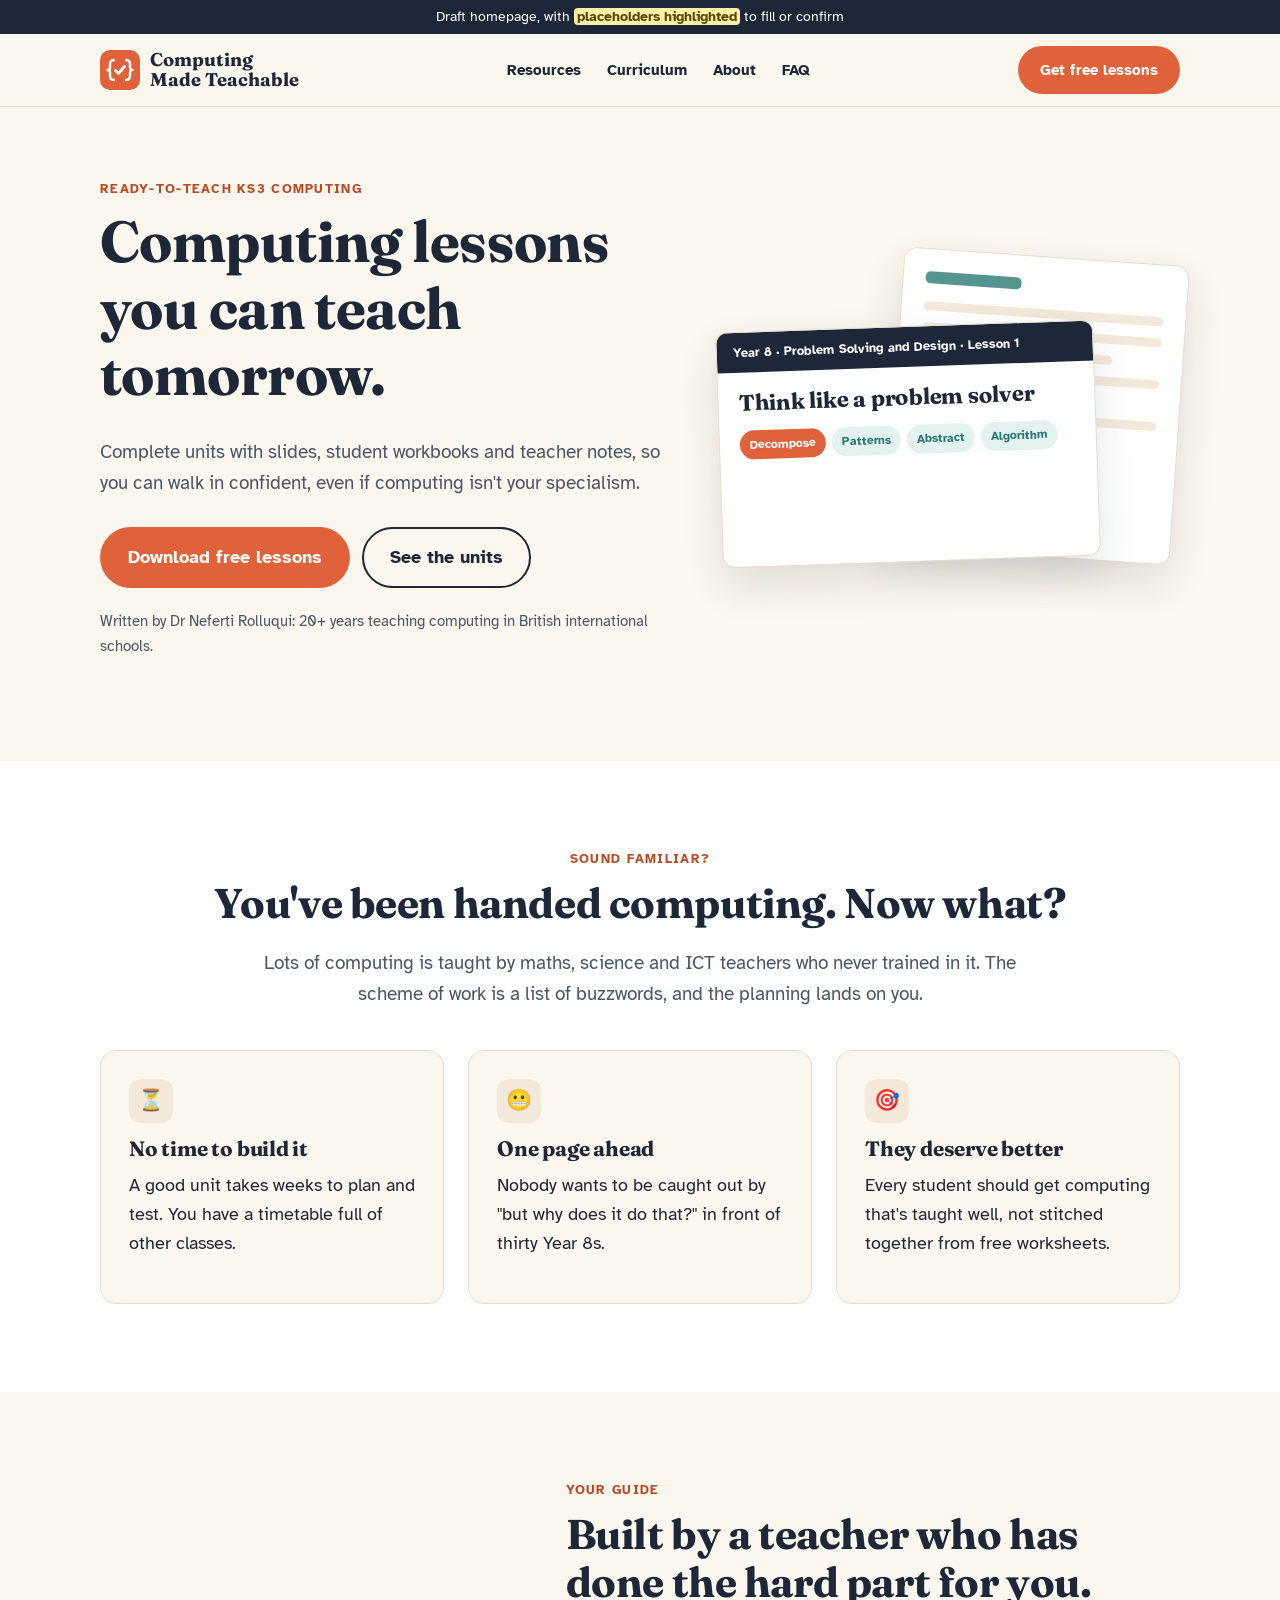
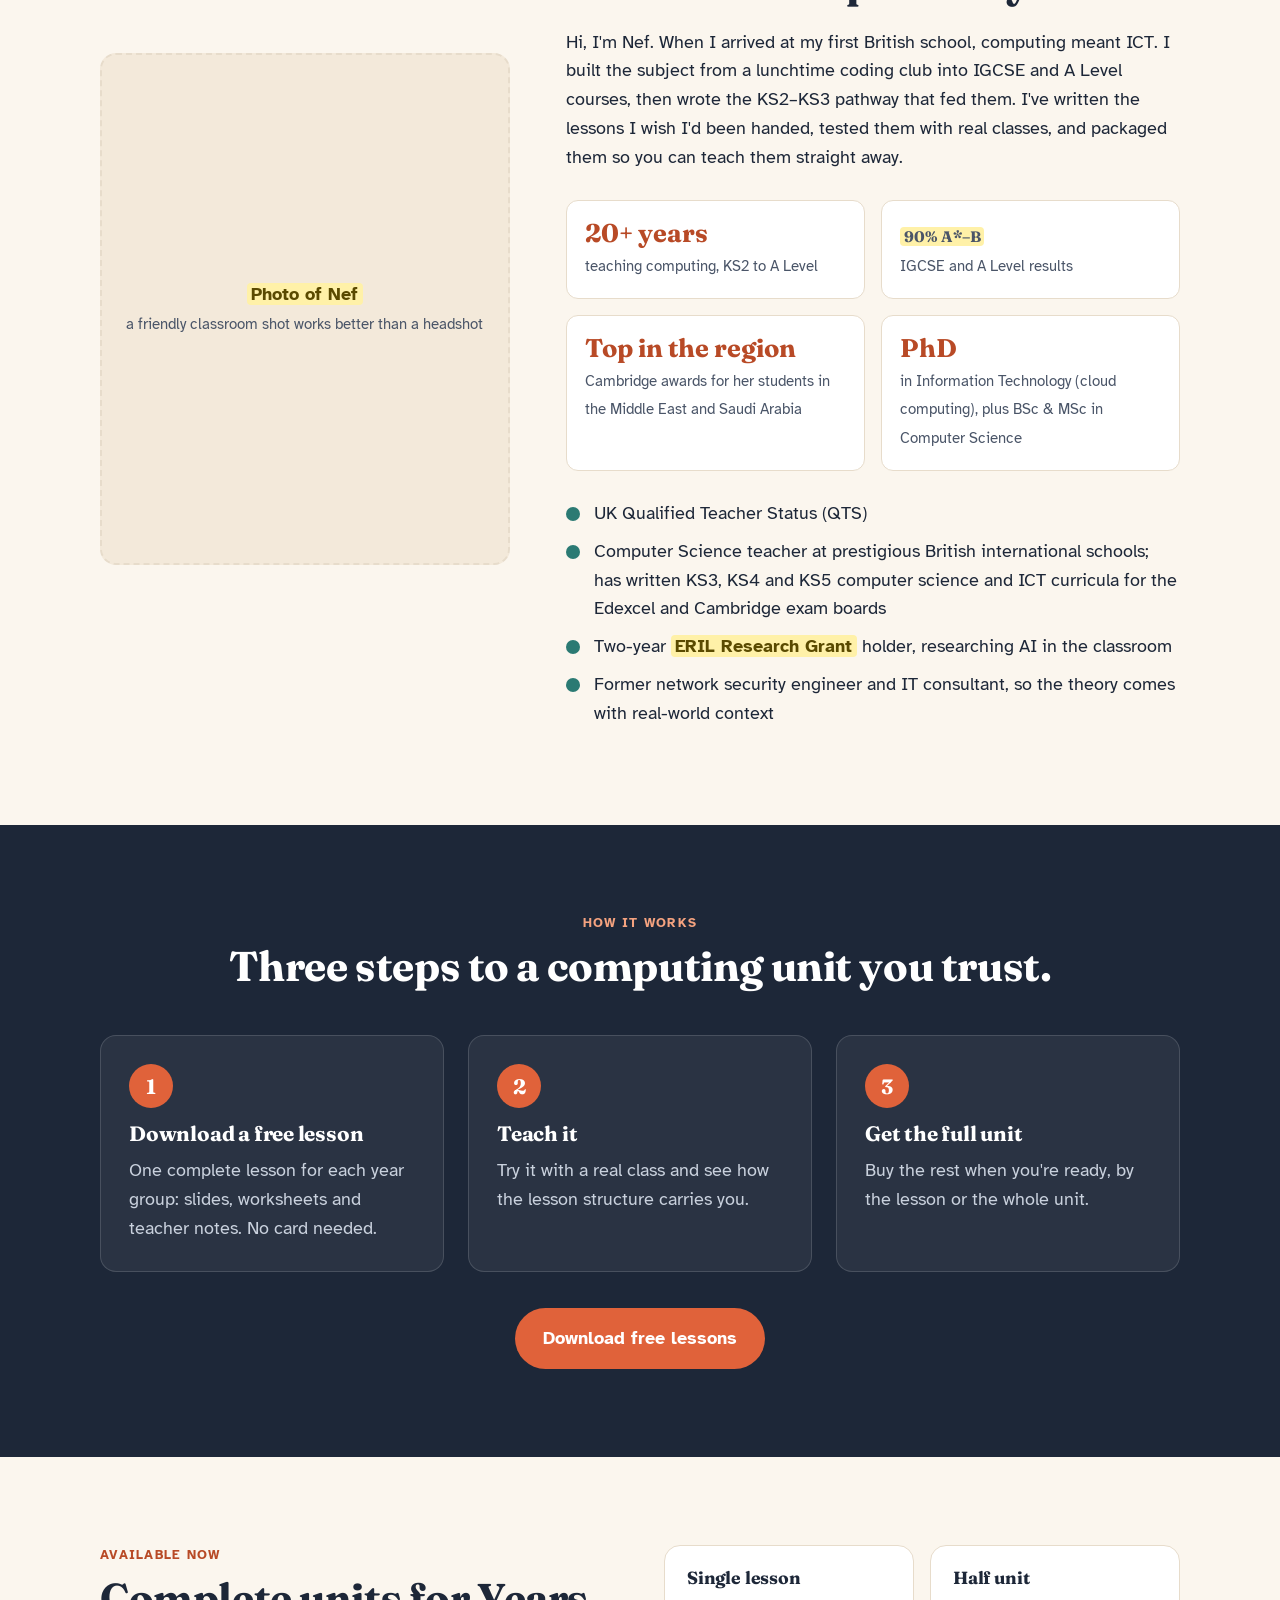
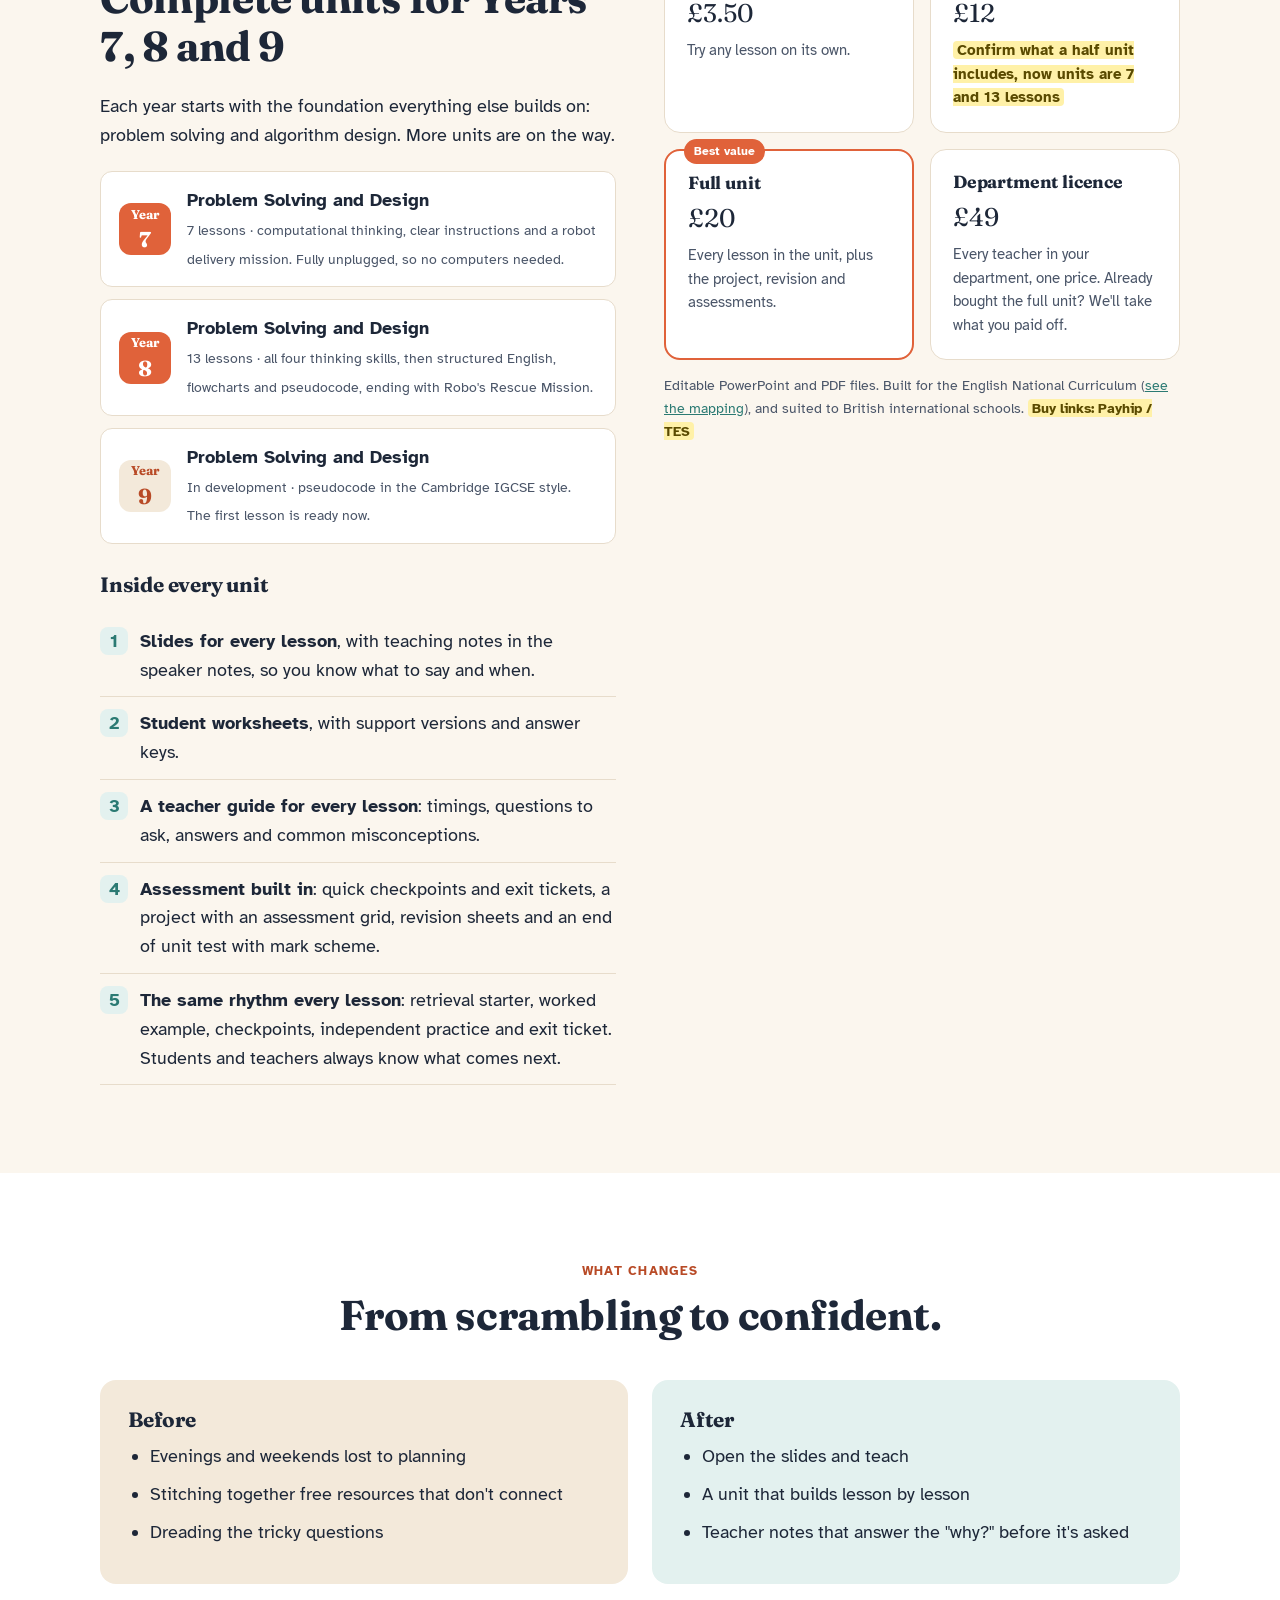
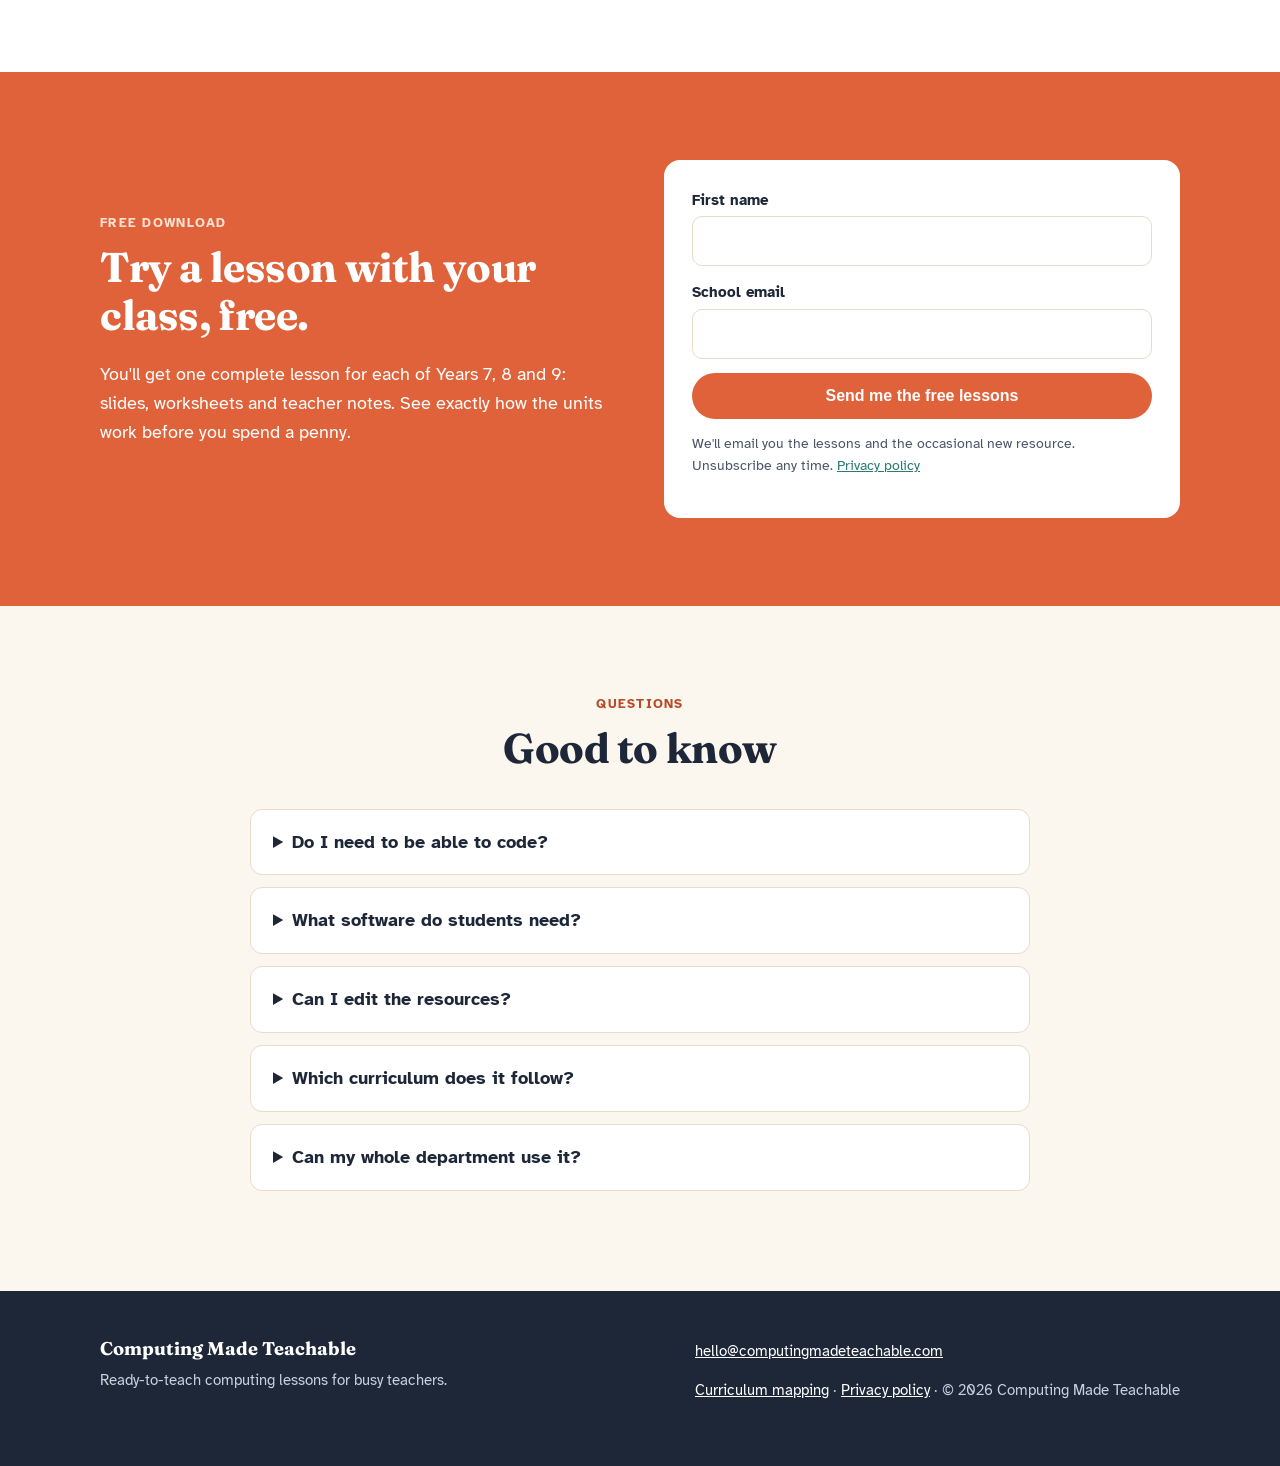
==== commit a06fc7b2: "Homepage: describe the current Year 7-9 units - Product section lists the Year 7 (7 lessons), Year 8" ====
--- a/index.html
+++ b/index.html
@@ -4,10 +4,10 @@
 <meta charset="utf-8">
 <meta name="viewport" content="width=device-width, initial-scale=1">
 <title>Computing Made Teachable | Ready-to-teach KS3 computing lessons</title>
-<meta name="description" content="Ready-to-teach KS3 computing units for busy and non-specialist teachers: slides, workbooks and teacher notes, written by a computer science teacher with 20+ years in British international schools. Download Lesson 1 free.">
+<meta name="description" content="Ready-to-teach KS3 computing units for busy and non-specialist teachers: slides, workbooks and teacher notes, written by a computer science teacher with 20+ years in British international schools. Download a free lesson for each year group.">
 <link rel="canonical" href="https://www.computingmadeteachable.com/">
 <meta property="og:title" content="Computing Made Teachable">
-<meta property="og:description" content="Ready-to-teach KS3 computing lessons. Download Lesson 1 free.">
+<meta property="og:description" content="Ready-to-teach KS3 computing lessons. Download a free lesson for each year group.">
 <meta property="og:url" content="https://www.computingmadeteachable.com/">
 <meta property="og:type" content="website">
 <link rel="preconnect" href="https://fonts.googleapis.com">
@@ -122,6 +122,13 @@
   .tier .price{font-family:"Fraunces",serif;font-size:1.6rem;margin:.2em 0}
   .tier p{font-size:.92rem;color:var(--ink-soft);margin:0}
   .note{font-size:.9rem;color:var(--ink-soft);margin-top:14px}
+  .unit-list{display:grid;gap:12px;margin:1.2em 0 1.6em}
+  .unit-mini{display:flex;gap:16px;align-items:center;background:var(--paper);border:1px solid var(--line);border-radius:12px;padding:14px 18px}
+  .unit-mini .yr{flex:none;width:52px;height:52px;border-radius:12px;background:var(--coral);color:#fff;display:grid;place-items:center;font-family:"Fraunces",serif;font-weight:700;font-size:.8rem;line-height:1;text-align:center}
+  .unit-mini .yr b{display:block;font-size:1.35rem}
+  .unit-mini.dev .yr{background:var(--sand);color:var(--coral-dark)}
+  .unit-mini strong{display:block}
+  .unit-mini small{color:var(--ink-soft);font-size:.88rem}
 
   /* transformation */
   .change{background:var(--paper)}
@@ -173,7 +180,7 @@
       <li><a href="#about">About</a></li>
       <li><a href="#faq">FAQ</a></li>
     </ul>
-    <a class="btn btn-primary" href="#free-lesson">Get Lesson 1 free</a>
+    <a class="btn btn-primary" href="#free-lesson">Get free lessons</a>
   </div>
 </header>
 
@@ -186,18 +193,18 @@
         <h1>Computing lessons you can teach tomorrow.</h1>
         <p class="lede">Complete units with slides, student workbooks and teacher notes, so you can walk in confident, even if computing isn't your specialism.</p>
         <div class="btn-row">
-          <a class="btn btn-primary" href="#free-lesson">Download Lesson 1 free</a>
-          <a class="btn btn-ghost" href="#unit">See the Year 8 unit</a>
+          <a class="btn btn-primary" href="#free-lesson">Download free lessons</a>
+          <a class="btn btn-ghost" href="#unit">See the units</a>
         </div>
         <p class="trust">Written by Dr Neferti Rolluqui: 20+ years teaching computing in British international schools.</p>
       </div>
       <div class="mock" aria-hidden="true">
         <div class="sheet workbook"><b></b><i></i><i></i><i style="width:80%"></i><i></i><i style="width:60%"></i><i></i><i style="width:70%"></i></div>
         <div class="sheet slide">
-          <div class="slide-top">Year 8 · Algorithms &amp; Design · Lesson 1</div>
+          <div class="slide-top">Year 8 · Problem Solving and Design · Lesson 1</div>
           <div class="slide-body">
-            <h3>Predict before you run</h3>
-            <div class="chips"><span class="chip on">Predict</span><span class="chip">Read</span><span class="chip">Investigate</span><span class="chip">Modify</span><span class="chip">Make</span></div>
+            <h3>Think like a problem solver</h3>
+            <div class="chips"><span class="chip on">Decompose</span><span class="chip">Patterns</span><span class="chip">Abstract</span><span class="chip">Algorithm</span></div>
           </div>
         </div>
       </div>
@@ -248,11 +255,11 @@
       <p class="eyebrow">How it works</p>
       <h2>Three steps to a computing unit you trust.</h2>
       <div class="steps" style="text-align:left">
-        <div class="step"><h3>Download Lesson 1</h3><p>Free: slides, workbook pages and teacher notes. No card needed.</p></div>
+        <div class="step"><h3>Download a free lesson</h3><p>One complete lesson for each year group: slides, worksheets and teacher notes. No card needed.</p></div>
         <div class="step"><h3>Teach it</h3><p>Try it with a real class and see how the lesson structure carries you.</p></div>
-        <div class="step"><h3>Get the full unit</h3><p>Buy the rest when you're ready, by lesson, half unit or whole unit.</p></div>
-      </div>
-      <a class="btn btn-primary" href="#free-lesson">Download Lesson 1 free</a>
+        <div class="step"><h3>Get the full unit</h3><p>Buy the rest when you're ready, by the lesson or the whole unit.</p></div>
+      </div>
+      <a class="btn btn-primary" href="#free-lesson">Download free lessons</a>
     </div>
   </section>
 
@@ -261,21 +268,27 @@
     <div class="wrap product-grid">
       <div>
         <p class="eyebrow">Available now</p>
-        <h2>Year 8 Algorithms &amp; Design</h2>
-        <p>A complete 16-lesson unit that takes students from "what is an algorithm?" to designing and building their own solutions. Every lesson follows the same predictable rhythm, so students and teachers always know what comes next.</p>
+        <h2>Complete units for Years 7, 8 and 9</h2>
+        <p>Each year starts with the foundation everything else builds on: problem solving and algorithm design. More units are on the way.</p>
+        <div class="unit-list">
+          <div class="unit-mini"><div class="yr">Year<b>7</b></div><div><strong>Problem Solving and Design</strong><small>7 lessons · computational thinking, clear instructions and a robot delivery mission. Fully unplugged, so no computers needed.</small></div></div>
+          <div class="unit-mini"><div class="yr">Year<b>8</b></div><div><strong>Problem Solving and Design</strong><small>13 lessons · all four thinking skills, then structured English, flowcharts and pseudocode, ending with Robo's Rescue Mission.</small></div></div>
+          <div class="unit-mini dev"><div class="yr">Year<b>9</b></div><div><strong>Problem Solving and Design</strong><small>In development · pseudocode in the Cambridge IGCSE style. The first lesson is ready now.</small></div></div>
+        </div>
+        <h3>Inside every unit</h3>
         <ul class="inside">
-          <li><span>1</span><div><strong>Slide deck for every lesson</strong>: starters, explanations and activities, ready to present.</div></li>
-          <li><span>2</span><div><strong>Two student workbooks</strong>: print them or assign them digitally.</div></li>
-          <li><span>3</span><div><strong>Teacher guide</strong>: lesson notes, answers and common misconceptions.</div></li>
-          <li><span>4</span><div><strong>PRIMM-based structure</strong>: Predict, Read, Investigate, Modify, Make. It's research-informed and easy to follow.</div></li>
-          <li><span>5</span><div><strong>Video support</strong>: a linked YouTube resource for flipped learning or revision.</div></li>
+          <li><span>1</span><div><strong>Slides for every lesson</strong>, with teaching notes in the speaker notes, so you know what to say and when.</div></li>
+          <li><span>2</span><div><strong>Student worksheets</strong>, with support versions and answer keys.</div></li>
+          <li><span>3</span><div><strong>A teacher guide for every lesson</strong>: timings, questions to ask, answers and common misconceptions.</div></li>
+          <li><span>4</span><div><strong>Assessment built in</strong>: quick checkpoints and exit tickets, a project with an assessment grid, revision sheets and an end of unit test with mark scheme.</div></li>
+          <li><span>5</span><div><strong>The same rhythm every lesson</strong>: retrieval starter, worked example, checkpoints, independent practice and exit ticket. Students and teachers always know what comes next.</div></li>
         </ul>
       </div>
       <div>
         <div class="tiers">
           <div class="tier"><h3>Single lesson</h3><div class="price">£3.50</div><p>Try any lesson on its own.</p></div>
-          <div class="tier"><h3>Half unit</h3><div class="price">£12</div><p>Lessons 1–8: a full half term.</p></div>
-          <div class="tier best"><span class="tag">Best value</span><h3>Full unit</h3><div class="price">£20</div><p>All 16 lessons plus assessments. Just £1.25 a lesson.</p></div>
+          <div class="tier"><h3>Half unit</h3><div class="price">£12</div><p><span class="ph">Confirm what a half unit includes, now units are 7 and 13 lessons</span></p></div>
+          <div class="tier best"><span class="tag">Best value</span><h3>Full unit</h3><div class="price">£20</div><p>Every lesson in the unit, plus the project, revision and assessments.</p></div>
           <div class="tier"><h3>Department licence</h3><div class="price">£49</div><p>Every teacher in your department, one price. Already bought the full unit? We'll take what you paid off.</p></div>
         </div>
         <p class="note">Editable PowerPoint and PDF files. Built for the English National Curriculum (<a href="/curriculum">see the mapping</a>), and suited to British international schools. <span class="ph">Buy links: Payhip / TES</span></p>
@@ -289,7 +302,7 @@
       <p class="eyebrow">What changes</p>
       <h2>From scrambling to confident.</h2>
       <div class="ba" style="text-align:left">
-        <div class="before"><h3>Before</h3><ul><li>Sunday evenings lost to planning</li><li>Stitching together free resources that don't connect</li><li>Dreading the tricky questions</li></ul></div>
+        <div class="before"><h3>Before</h3><ul><li>Evenings and weekends lost to planning</li><li>Stitching together free resources that don't connect</li><li>Dreading the tricky questions</li></ul></div>
         <div class="after"><h3>After</h3><ul><li>Open the slides and teach</li><li>A unit that builds lesson by lesson</li><li>Teacher notes that answer the "why?" before it's asked</li></ul></div>
       </div>
     </div>
@@ -300,15 +313,15 @@
     <div class="wrap magnet-grid">
       <div>
         <p class="eyebrow">Free download</p>
-        <h2>Try Lesson 1 with your class, free.</h2>
-        <p>You'll get the full Lesson 1: slides, workbook pages and teacher notes. See exactly how the unit works before you spend a penny.</p>
+        <h2>Try a lesson with your class, free.</h2>
+        <p>You'll get one complete lesson for each of Years 7, 8 and 9: slides, worksheets and teacher notes. See exactly how the units work before you spend a penny.</p>
       </div>
       <form action="#" method="post">
         <!-- TODO: connect to mailing-list provider -->
         <label>First name<input type="text" name="name" autocomplete="given-name" required></label>
         <label>School email<input type="email" name="email" autocomplete="email" required></label>
-        <button class="btn btn-primary" type="submit">Send me Lesson 1</button>
-        <p class="small">We'll email you the lesson and the occasional new resource. Unsubscribe any time. <a href="/privacy">Privacy policy</a></p>
+        <button class="btn btn-primary" type="submit">Send me the free lessons</button>
+        <p class="small">We'll email you the lessons and the occasional new resource. Unsubscribe any time. <a href="/privacy">Privacy policy</a></p>
       </form>
     </div>
   </section>
